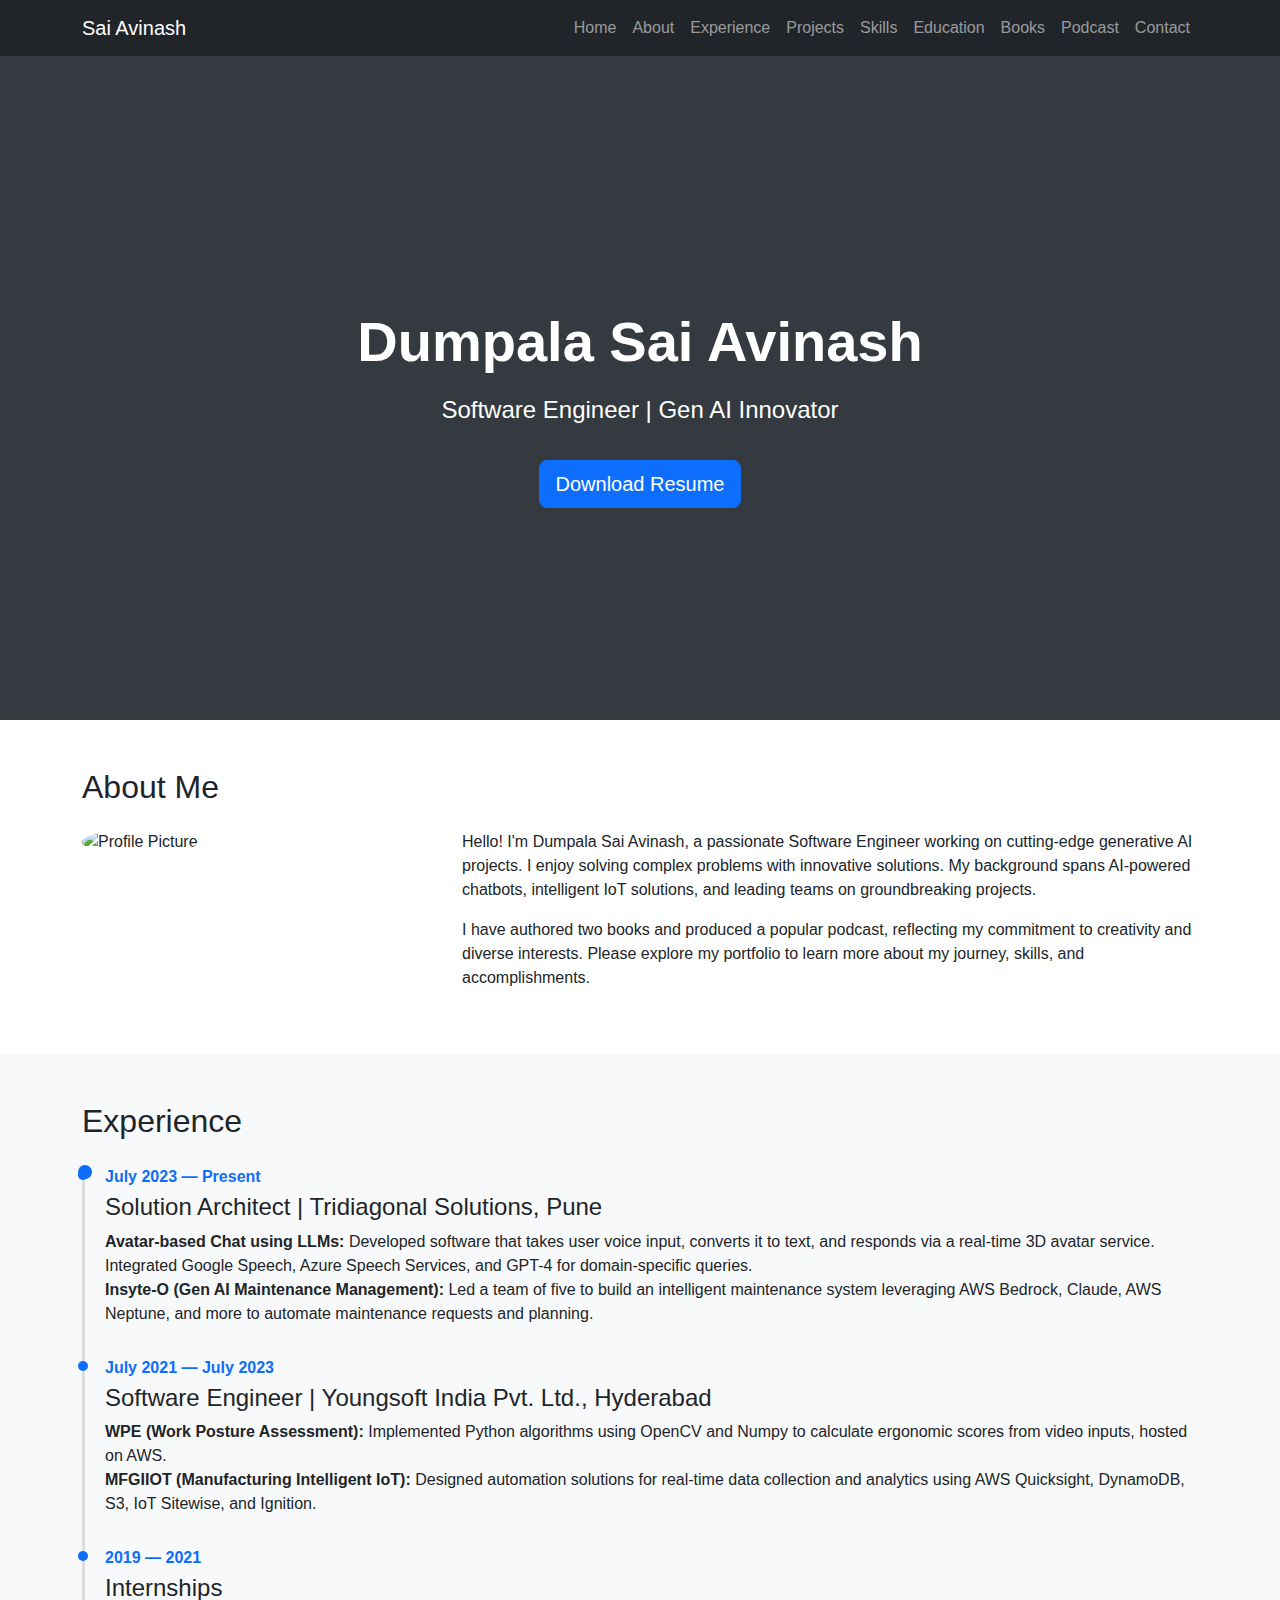
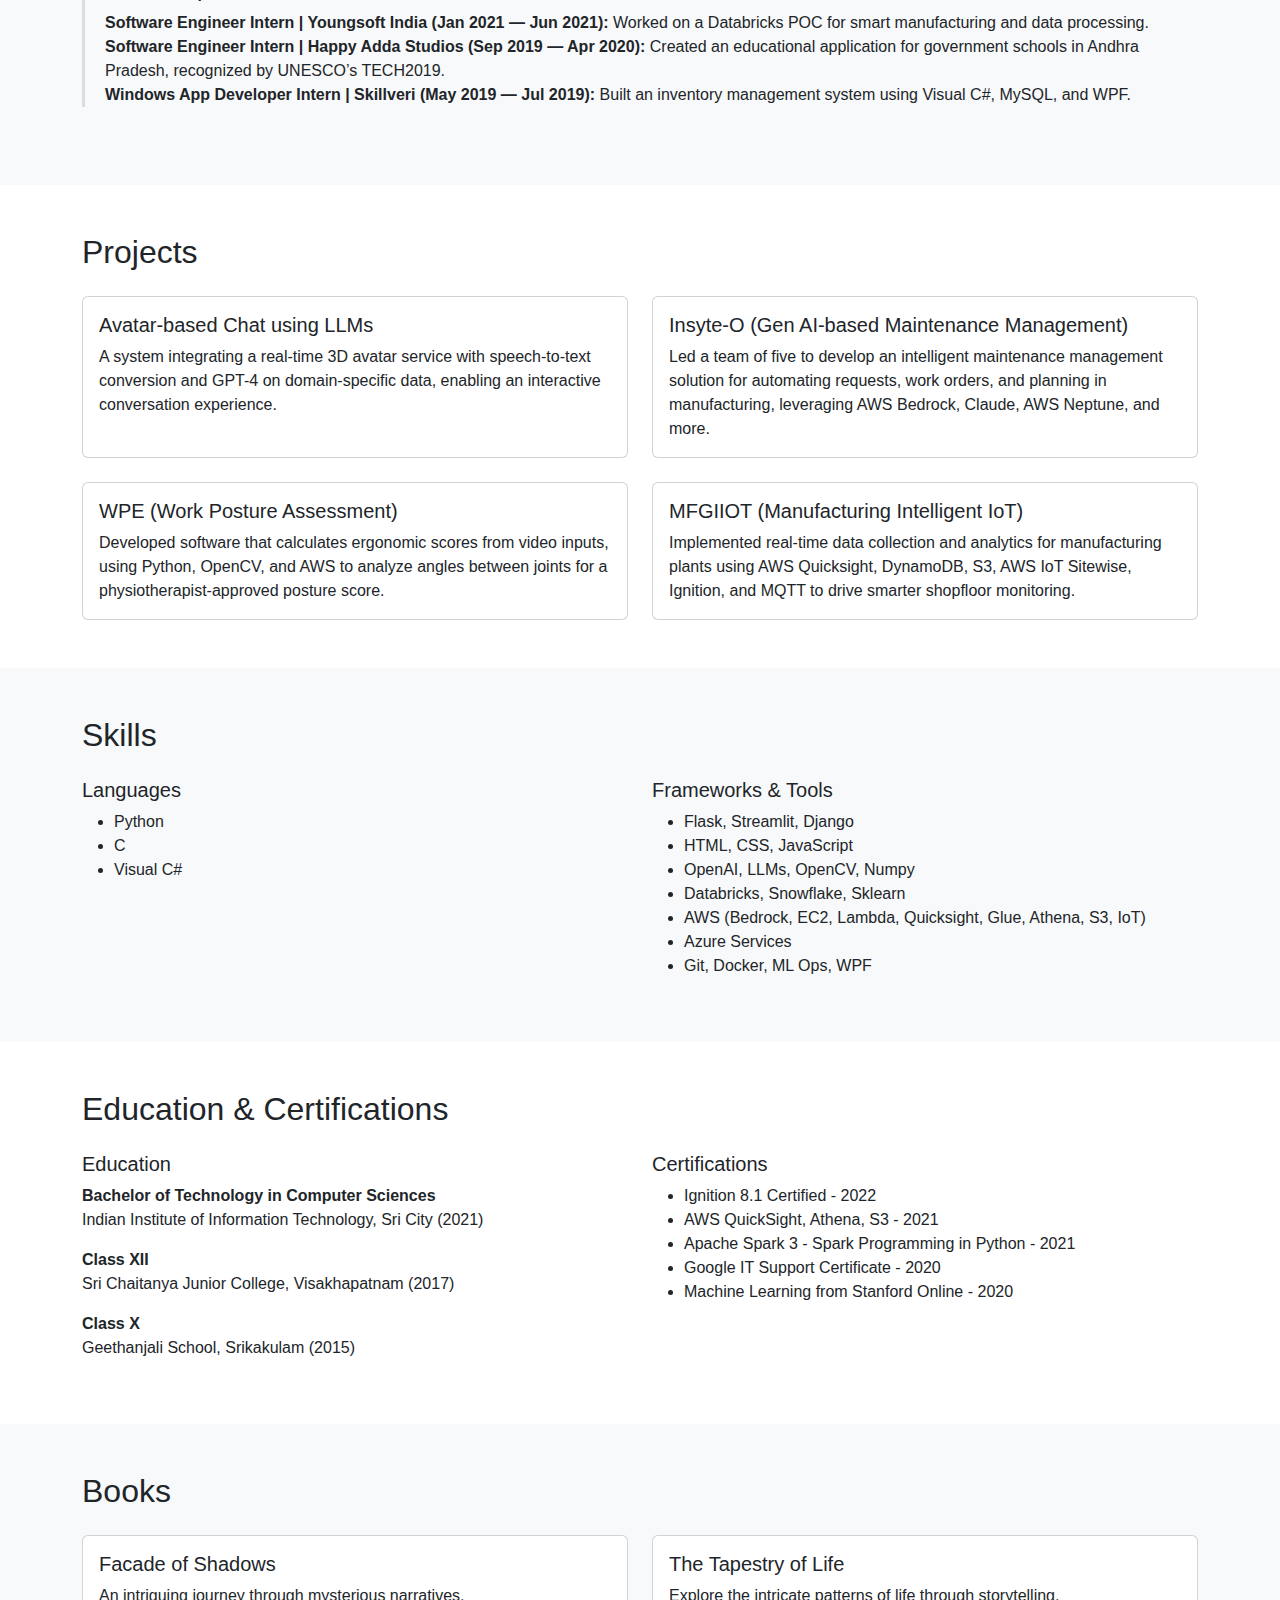
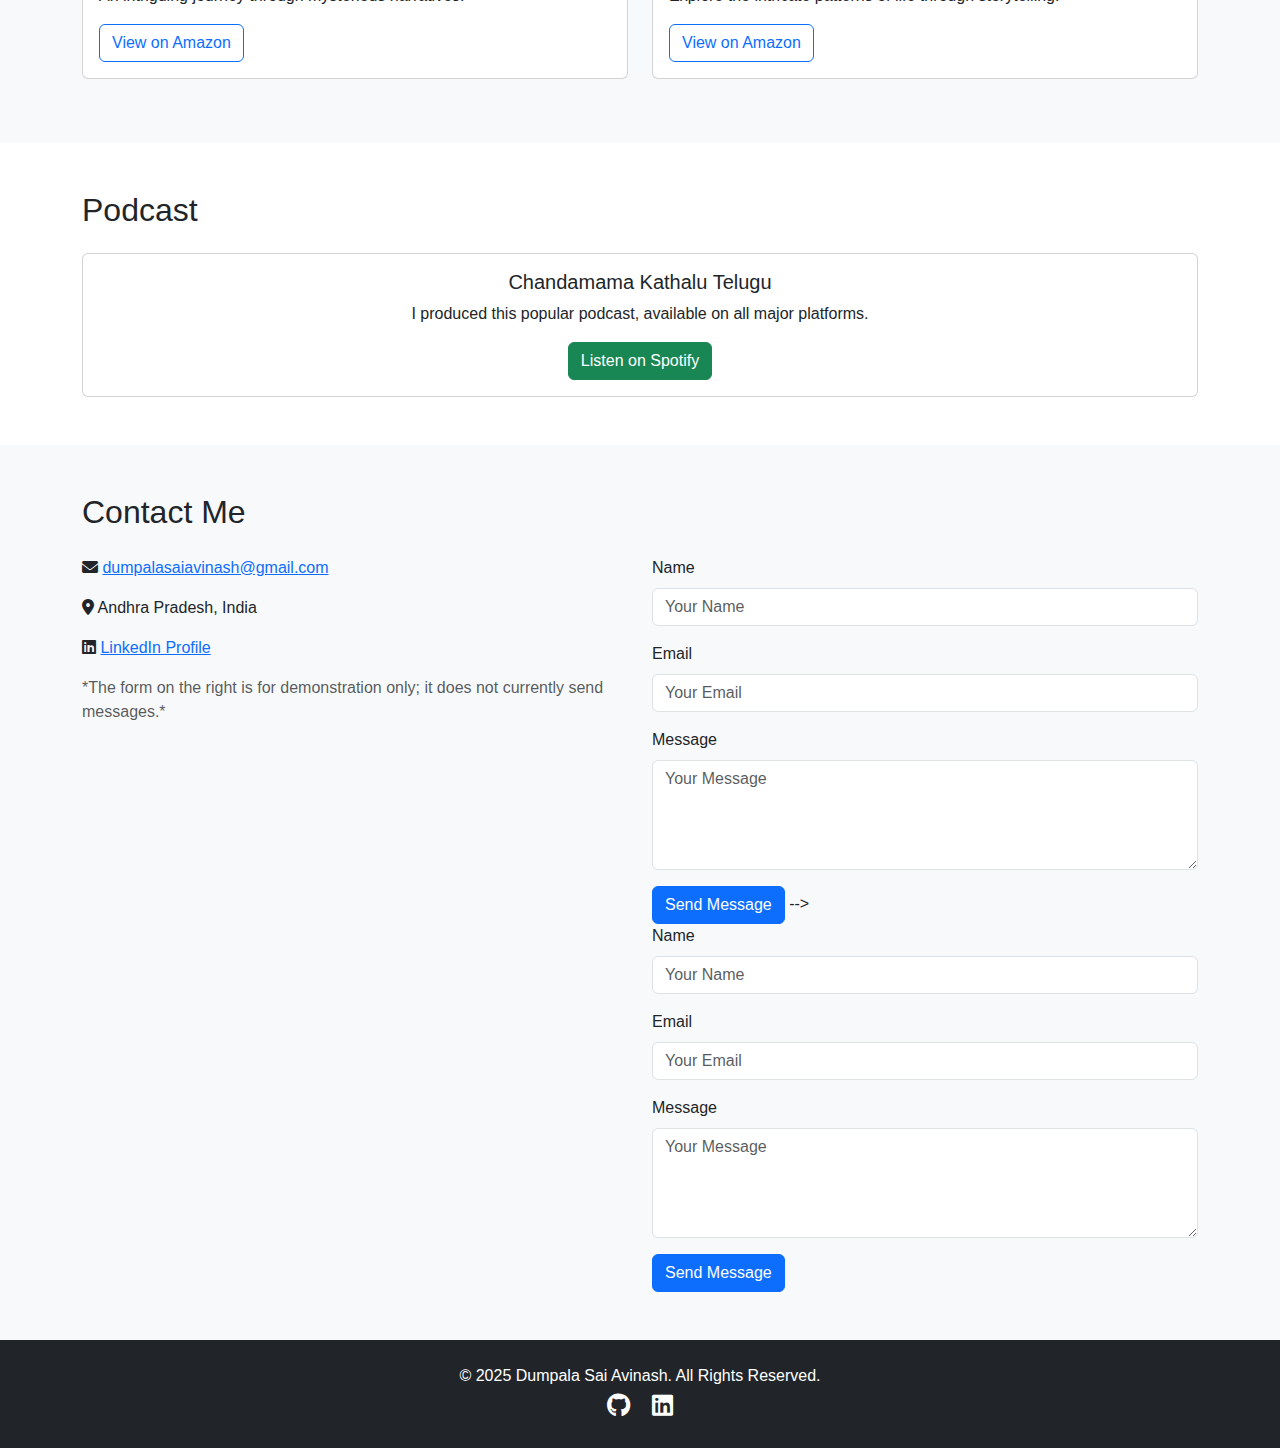
==== index.html @ 08ae516b "contact fiorm update" ====
<!DOCTYPE html>
<html lang="en">
<head>
  <meta charset="UTF-8" />
  <meta name="viewport" content="width=device-width, initial-scale=1.0" />
  <title>Dumpala Sai Avinash | Portfolio</title>
  <!-- Bootstrap CSS -->
  <link
    href="https://cdn.jsdelivr.net/npm/bootstrap@5.3.0/dist/css/bootstrap.min.css"
    rel="stylesheet"
  />
  <!-- Font Awesome for icons -->
  <link
    rel="stylesheet"
    href="https://cdnjs.cloudflare.com/ajax/libs/font-awesome/6.0.0/css/all.min.css"
  />
  <!-- Custom CSS -->
  <link rel="stylesheet" href="styles.css" />
</head>
<body>
  <!-- Navigation -->
  <nav class="navbar navbar-expand-lg navbar-dark bg-dark fixed-top">
    <div class="container">
      <a class="navbar-brand" href="#">Sai Avinash</a>
      <button
        class="navbar-toggler"
        type="button"
        data-bs-toggle="collapse"
        data-bs-target="#navbarNav"
      >
        <span class="navbar-toggler-icon"></span>
      </button>
      <div class="collapse navbar-collapse" id="navbarNav">
        <ul class="navbar-nav ms-auto">
          <li class="nav-item"><a class="nav-link" href="#hero">Home</a></li>
          <li class="nav-item"><a class="nav-link" href="#about">About</a></li>
          <li class="nav-item"><a class="nav-link" href="#experience">Experience</a></li>
          <li class="nav-item"><a class="nav-link" href="#projects">Projects</a></li>
          <li class="nav-item"><a class="nav-link" href="#skills">Skills</a></li>
          <li class="nav-item"><a class="nav-link" href="#education">Education</a></li>
          <li class="nav-item"><a class="nav-link" href="#books">Books</a></li>
          <li class="nav-item"><a class="nav-link" href="#podcast">Podcast</a></li>
          <li class="nav-item"><a class="nav-link" href="#contact">Contact</a></li>
        </ul>
      </div>
    </div>
  </nav>

  <!-- Hero Section -->
  <header
    id="hero"
    class="hero-section d-flex align-items-center justify-content-center"
  >
    <div class="container text-center">
      <h1 class="display-4">Dumpala Sai Avinash</h1>
      <p class="lead">Software Engineer | Gen AI Innovator</p>
      <a href="Sai Avinash.pdf" class="btn btn-primary btn-lg" download
        >Download Resume</a
      >
    </div>
  </header>

  <!-- About Section -->
  <section id="about" class="py-5">
    <div class="container">
      <h2 class="mb-4">About Me</h2>
      <div class="row">
        <div class="col-md-4">
          <!-- Replace "profile.jpg" with a smaller image or different photo if needed -->
          <img
            src="profile.jpg"
            alt="Profile Picture"
            class="img-fluid rounded-circle mb-3"
          />
        </div>
        <div class="col-md-8">
          <p>
            Hello! I'm Dumpala Sai Avinash, a passionate Software Engineer working on
            cutting-edge generative AI projects. I enjoy solving complex problems
            with innovative solutions. My background spans AI-powered chatbots,
            intelligent IoT solutions, and leading teams on groundbreaking projects.
          </p>
          <p>
            I have authored two books and produced a popular podcast, reflecting my
            commitment to creativity and diverse interests. Please explore my portfolio
            to learn more about my journey, skills, and accomplishments.
          </p>
        </div>
      </div>
    </div>
  </section>

  <!-- Experience Section -->
  <section id="experience" class="py-5 bg-light">
    <div class="container">
      <h2 class="mb-4">Experience</h2>

      <div class="timeline">
        <!-- Tridiagonal Solutions -->
        <div class="timeline-item">
          <span class="timeline-date">July 2023 — Present</span>
          <h4>Solution Architect | Tridiagonal Solutions, Pune</h4>
          <p>
            <strong>Avatar-based Chat using LLMs:</strong> Developed software that takes
            user voice input, converts it to text, and responds via a real-time 3D avatar
            service. Integrated Google Speech, Azure Speech Services, and GPT-4 for
            domain-specific queries.<br />
            <strong>Insyte-O (Gen AI Maintenance Management):</strong> Led a team of five
            to build an intelligent maintenance system leveraging AWS Bedrock, Claude,
            AWS Neptune, and more to automate maintenance requests and planning.
          </p>
        </div>

        <!-- Youngsoft India -->
        <div class="timeline-item">
          <span class="timeline-date">July 2021 — July 2023</span>
          <h4>Software Engineer | Youngsoft India Pvt. Ltd., Hyderabad</h4>
          <p>
            <strong>WPE (Work Posture Assessment):</strong> Implemented Python algorithms
            using OpenCV and Numpy to calculate ergonomic scores from video inputs,
            hosted on AWS.<br />
            <strong>MFGIIOT (Manufacturing Intelligent IoT):</strong> Designed automation
            solutions for real-time data collection and analytics using AWS Quicksight,
            DynamoDB, S3, IoT Sitewise, and Ignition.
          </p>
        </div>

        <!-- Internships -->
        <div class="timeline-item">
          <span class="timeline-date">2019 — 2021</span>
          <h4>Internships</h4>
          <p>
            <strong>Software Engineer Intern | Youngsoft India (Jan 2021 — Jun 2021):</strong>
            Worked on a Databricks POC for smart manufacturing and data processing.<br />
            <strong>Software Engineer Intern | Happy Adda Studios (Sep 2019 — Apr 2020):</strong>
            Created an educational application for government schools in Andhra Pradesh,
            recognized by UNESCO’s TECH2019.<br />
            <strong>Windows App Developer Intern | Skillveri (May 2019 — Jul 2019):</strong>
            Built an inventory management system using Visual C#, MySQL, and WPF.
          </p>
        </div>
      </div>
    </div>
  </section>

  <!-- Projects Section -->
  <section id="projects" class="py-5">
    <div class="container">
      <h2 class="mb-4">Projects</h2>
      <div class="row row-cols-1 row-cols-md-2 g-4">
        <!-- Avatar-based Chat -->
        <div class="col">
          <div class="card h-100">
            <div class="card-body">
              <h5 class="card-title">Avatar-based Chat using LLMs</h5>
              <p class="card-text">
                A system integrating a real-time 3D avatar service with speech-to-text
                conversion and GPT-4 on domain-specific data, enabling an interactive
                conversation experience.
              </p>
            </div>
          </div>
        </div>
        <!-- Insyte-O -->
        <div class="col">
          <div class="card h-100">
            <div class="card-body">
              <h5 class="card-title">Insyte-O (Gen AI-based Maintenance Management)</h5>
              <p class="card-text">
                Led a team of five to develop an intelligent maintenance management
                solution for automating requests, work orders, and planning in
                manufacturing, leveraging AWS Bedrock, Claude, AWS Neptune, and more.
              </p>
            </div>
          </div>
        </div>
        <!-- WPE -->
        <div class="col">
          <div class="card h-100">
            <div class="card-body">
              <h5 class="card-title">WPE (Work Posture Assessment)</h5>
              <p class="card-text">
                Developed software that calculates ergonomic scores from video inputs,
                using Python, OpenCV, and AWS to analyze angles between joints for a
                physiotherapist-approved posture score.
              </p>
            </div>
          </div>
        </div>
        <!-- MFGIIOT -->
        <div class="col">
          <div class="card h-100">
            <div class="card-body">
              <h5 class="card-title">MFGIIOT (Manufacturing Intelligent IoT)</h5>
              <p class="card-text">
                Implemented real-time data collection and analytics for manufacturing
                plants using AWS Quicksight, DynamoDB, S3, AWS IoT Sitewise, Ignition,
                and MQTT to drive smarter shopfloor monitoring.
              </p>
            </div>
          </div>
        </div>
      </div>
    </div>
  </section>

  <!-- Skills Section -->
  <section id="skills" class="py-5 bg-light">
    <div class="container">
      <h2 class="mb-4">Skills</h2>
      <div class="row">
        <div class="col-md-6">
          <h5>Languages</h5>
          <ul>
            <li>Python</li>
            <li>C</li>
            <li>Visual C#</li>
          </ul>
        </div>
        <div class="col-md-6">
          <h5>Frameworks & Tools</h5>
          <ul>
            <li>Flask, Streamlit, Django</li>
            <li>HTML, CSS, JavaScript</li>
            <li>OpenAI, LLMs, OpenCV, Numpy</li>
            <li>Databricks, Snowflake, Sklearn</li>
            <li>AWS (Bedrock, EC2, Lambda, Quicksight, Glue, Athena, S3, IoT)</li>
            <li>Azure Services</li>
            <li>Git, Docker, ML Ops, WPF</li>
          </ul>
        </div>
      </div>
    </div>
  </section>

  <!-- Education & Certifications Section -->
  <section id="education" class="py-5">
    <div class="container">
      <h2 class="mb-4">Education & Certifications</h2>
      <div class="row">
        <div class="col-md-6">
          <h5>Education</h5>
          <p>
            <strong>Bachelor of Technology in Computer Sciences</strong><br />
            Indian Institute of Information Technology, Sri City (2021)
          </p>
          <p>
            <strong>Class XII</strong><br />
            Sri Chaitanya Junior College, Visakhapatnam (2017)
          </p>
          <p>
            <strong>Class X</strong><br />
            Geethanjali School, Srikakulam (2015)
          </p>
        </div>
        <div class="col-md-6">
          <h5>Certifications</h5>
          <ul>
            <li>Ignition 8.1 Certified - 2022</li>
            <li>AWS QuickSight, Athena, S3 - 2021</li>
            <li>Apache Spark 3 - Spark Programming in Python - 2021</li>
            <li>Google IT Support Certificate - 2020</li>
            <li>Machine Learning from Stanford Online - 2020</li>
          </ul>
        </div>
      </div>
    </div>
  </section>

  <!-- Books Section -->
  <section id="books" class="py-5 bg-light">
    <div class="container">
      <h2 class="mb-4">Books</h2>
      <div class="row">
        <div class="col-md-6">
          <div class="card mb-3">
            <div class="card-body">
              <h5 class="card-title">Facade of Shadows</h5>
              <p class="card-text">An intriguing journey through mysterious narratives.</p>
              <a
                href="https://amzn.in/d/abftMCV"
                class="btn btn-outline-primary"
                target="_blank"
                >View on Amazon</a
              >
            </div>
          </div>
        </div>
        <div class="col-md-6">
          <div class="card mb-3">
            <div class="card-body">
              <h5 class="card-title">The Tapestry of Life</h5>
              <p class="card-text">
                Explore the intricate patterns of life through storytelling.
              </p>
              <a
                href="https://amzn.in/d/4WaZWIl"
                class="btn btn-outline-primary"
                target="_blank"
                >View on Amazon</a
              >
            </div>
          </div>
        </div>
      </div>
    </div>
  </section>

  <!-- Podcast Section -->
  <section id="podcast" class="py-5">
    <div class="container">
      <h2 class="mb-4">Podcast</h2>
      <div class="card">
        <div class="card-body text-center">
          <h5 class="card-title">Chandamama Kathalu Telugu</h5>
          <p class="card-text">
            I produced this popular podcast, available on all major platforms.
          </p>
          <a
            href="https://open.spotify.com/show/3msJFxPAowJuoBfxfaqXQj?si=4373b752cff545ef"
            class="btn btn-success"
            target="_blank"
            >Listen on Spotify</a
          >
        </div>
      </div>
    </div>
  </section>

  <!-- Contact Section -->
  <section id="contact" class="py-5 bg-light">
    <div class="container">
      <h2 class="mb-4">Contact Me</h2>
      <div class="row">
        <div class="col-md-6">
          <p>
            <i class="fa-solid fa-envelope"></i>
            <a href="mailto:dumpalasaiavinash@gmail.com"
              >dumpalasaiavinash@gmail.com</a
            >
          </p>
          <p>
            <i class="fa-solid fa-location-dot"></i> Andhra Pradesh, India
          </p>
          <p>
            <i class="fa-brands fa-linkedin"></i>
            <a
              href="https://www.linkedin.com/in/dumpala-saiavinash/"
              target="_blank"
              >LinkedIn Profile</a
            >
          </p>
          <p class="text-muted">
            *The form on the right is for demonstration only; it does not currently send
            messages.*
          </p>
        </div>
        <div class="col-md-6">
          <!--  form - with web3 forms integration -->
          <!-- <form action="https://api.web3forms.com/submit" method="POST">
            <!-- Replace with your Access Key -->
            <input type="hidden" name="access_key" value="1fd46f0f-9c72-4872-b1d3-1c413f666c8e"> 
          
            <div class="mb-3">
              <label for="name" class="form-label">Name</label>
              <input
                type="text"
                class="form-control"
                id="name"
                name="name"
                placeholder="Your Name"
                required
              />
            </div>
          
            <div class="mb-3">
              <label for="email" class="form-label">Email</label>
              <input
                type="email"
                class="form-control"
                id="email"
                name="email"
                placeholder="Your Email"
                required
              />
            </div>
          
            <div class="mb-3">
              <label for="message" class="form-label">Message</label>
              <textarea
                class="form-control"
                id="message"
                name="message"
                rows="4"
                placeholder="Your Message"
                required
              ></textarea>
            </div>
          
            <button type="submit" class="btn btn-primary">
              Send Message
            </button>
          </form> -->


          <form id="contactForm">
            <input type="hidden" name="access_key" value="mykey"> 
          
            <div class="mb-3">
              <label for="name" class="form-label">Name</label>
              <input
                type="text"
                class="form-control"
                id="name"
                name="name"
                placeholder="Your Name"
                required
              />
            </div>
          
            <div class="mb-3">
              <label for="email" class="form-label">Email</label>
              <input
                type="email"
                class="form-control"
                id="email"
                name="email"
                placeholder="Your Email"
                required
              />
            </div>
          
            <div class="mb-3">
              <label for="message" class="form-label">Message</label>
              <textarea
                class="form-control"
                id="message"
                name="message"
                rows="4"
                placeholder="Your Message"
                required
              ></textarea>
            </div>
          
            <button type="submit" class="btn btn-primary">Send Message</button>
          </form>
          
          <!-- Success Message -->
          <div id="formResponse" style="display:none; color: green; font-weight: bold;">
            Thank you! Your message has been sent.
          </div>
          
          <script>
            document.getElementById("contactForm").addEventListener("submit", async function(e) {
              e.preventDefault();
          
              const form = e.target;
              const formData = new FormData(form);
          
              try {
                const response = await fetch("https://api.web3forms.com/submit", {
                  method: "POST",
                  body: formData
                });
          
                const result = await response.json();
                if (result.success) {
                  document.getElementById("formResponse").style.display = "block";
                  form.reset();
                } else {
                  alert("Form submission failed. Please try again.");
                }
              } catch (error) {
                alert("An error occurred. Please try again.");
                console.error(error);
              }
            });
          </script>


        </div>
      </div>
    </div>
  </section>

  <!-- Footer -->
  <footer class="py-4 bg-dark text-white text-center">
    <div class="container">
      <p class="mb-0">&copy; 2025 Dumpala Sai Avinash. All Rights Reserved.</p>
      <div class="social-links">
        <a
          href="https://github.com/dumpalasaiavinash"
          class="text-white me-2"
          target="_blank"
          ><i class="fab fa-github"></i
        ></a>
        <a
          href="https://www.linkedin.com/in/dumpala-saiavinash/"
          class="text-white"
          target="_blank"
          ><i class="fab fa-linkedin"></i
        ></a>
      </div>
    </div>
  </footer>

  <!-- Bootstrap JS Bundle -->
  <script
    src="https://cdn.jsdelivr.net/npm/bootstrap@5.3.0/dist/js/bootstrap.bundle.min.js"
  ></script>
</body>
</html>
---- styles.css ----
/* Global Styles */
body {
  scroll-behavior: smooth;
  font-family: 'Segoe UI', Tahoma, Geneva, Verdana, sans-serif;
  margin: 0;
  padding: 0;
}

/* Navbar on top */
.navbar {
  z-index: 999;
}

/* Hero Section - simple dark background, no image */
.hero-section {
  background-color: #343a40; /* Dark background color */
  color: #fff;
  min-height: 80vh;
  padding-top: 6rem; /* Extra top padding to avoid overlap with navbar */
  display: flex;
  align-items: center;
  justify-content: center;
  text-align: center;
}

.hero-section h1 {
  font-size: 3.5rem;
  font-weight: bold;
  margin-bottom: 1rem;
}

.hero-section p.lead {
  font-size: 1.5rem;
  margin-bottom: 2rem;
}

/* Section Spacing */
section {
  padding-top: 60px;
  padding-bottom: 60px;
}

/* Timeline for Experience */
.timeline {
  border-left: 3px solid #ddd;
  padding-left: 20px;
  position: relative;
}

.timeline::before {
  content: '';
  position: absolute;
  left: -7px;
  top: 0;
  width: 14px;
  height: 14px;
  background: #0d6efd;
  border-radius: 50%;
}

.timeline-item {
  margin-bottom: 30px;
  position: relative;
}

.timeline-item::before {
  content: '';
  position: absolute;
  left: -27px;
  top: 5px;
  width: 10px;
  height: 10px;
  background: #0d6efd;
  border-radius: 50%;
}

.timeline-date {
  font-weight: bold;
  color: #0d6efd;
  display: block;
  margin-bottom: 0.25rem;
}

/* Card Height */
.card.h-100 {
  display: flex;
  flex-direction: column;
  justify-content: space-between;
}

/* Footer Social Icons */
footer .social-links a {
  font-size: 1.5rem;
  margin: 0 10px;
}

/* Responsive Adjustments */
@media (max-width: 576px) {
  .hero-section h1 {
    font-size: 2rem;
  }
  .hero-section p.lead {
    font-size: 1.2rem;
  }
}
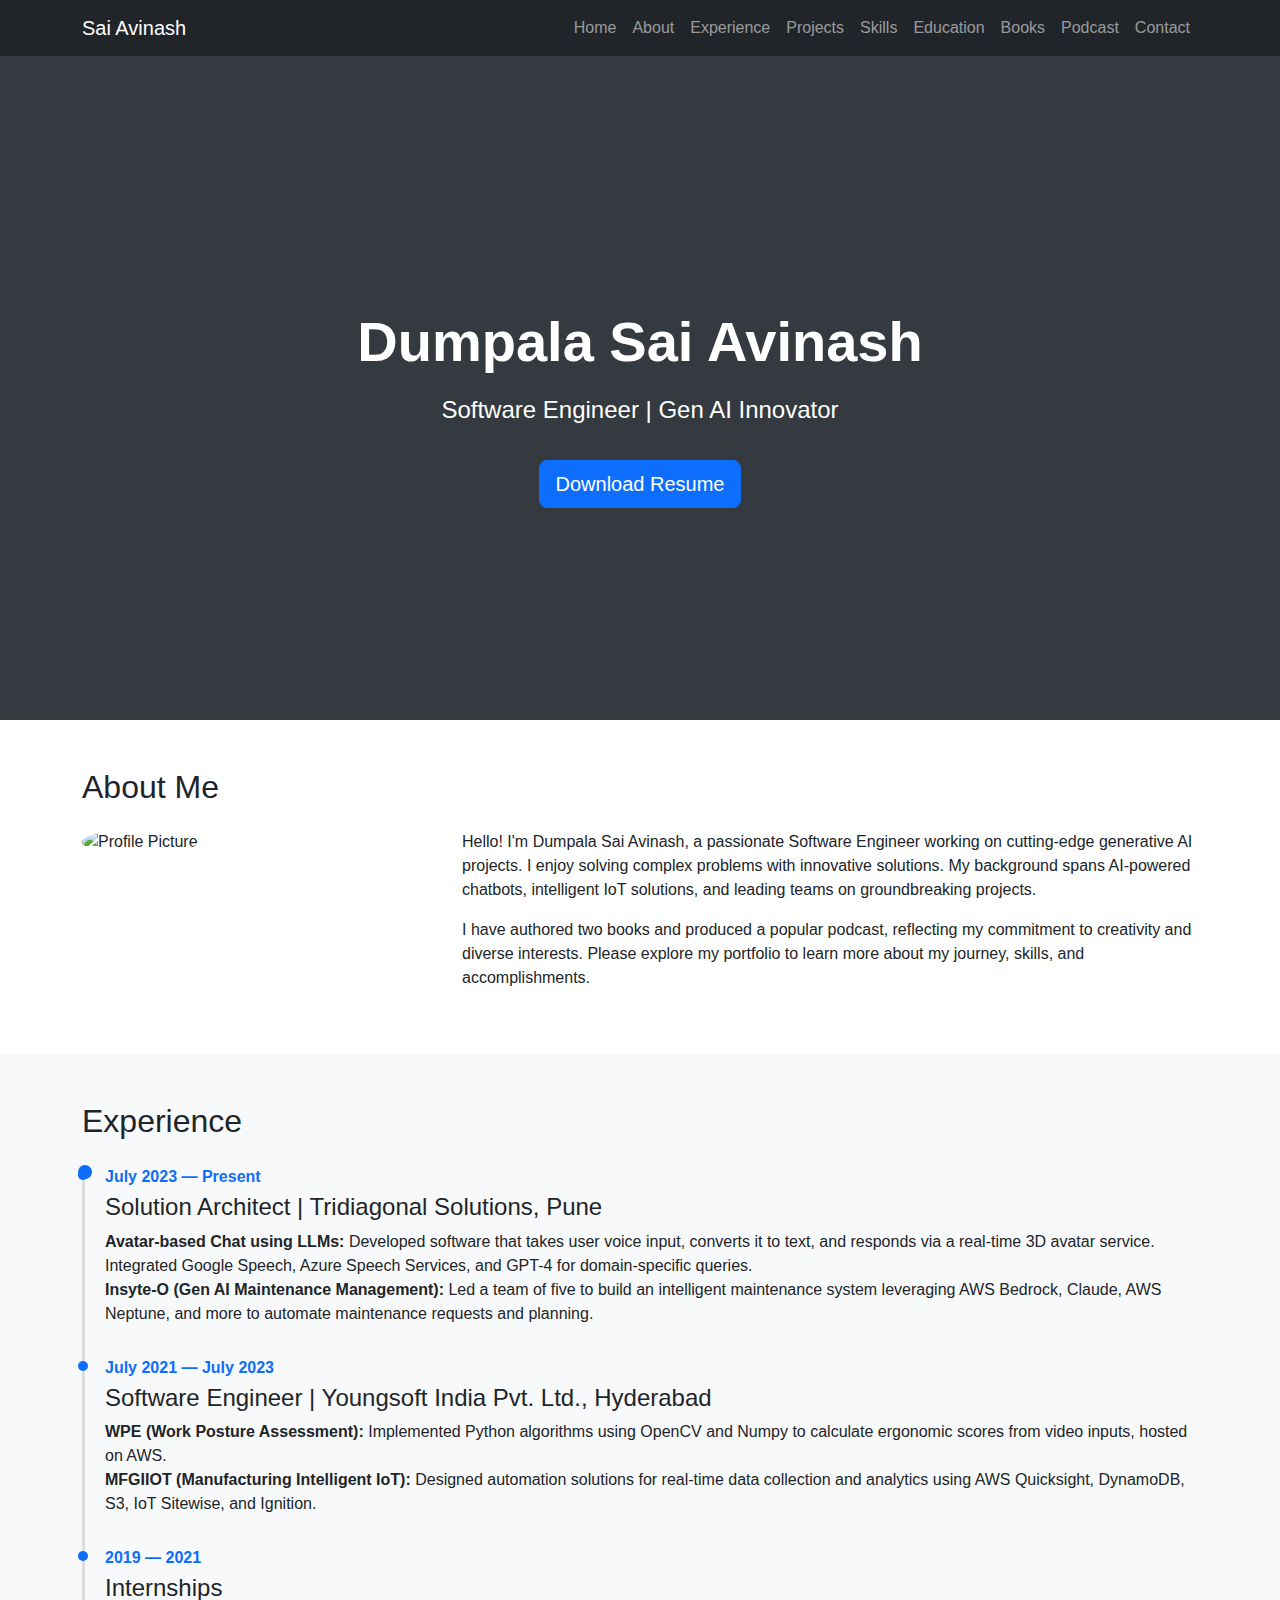
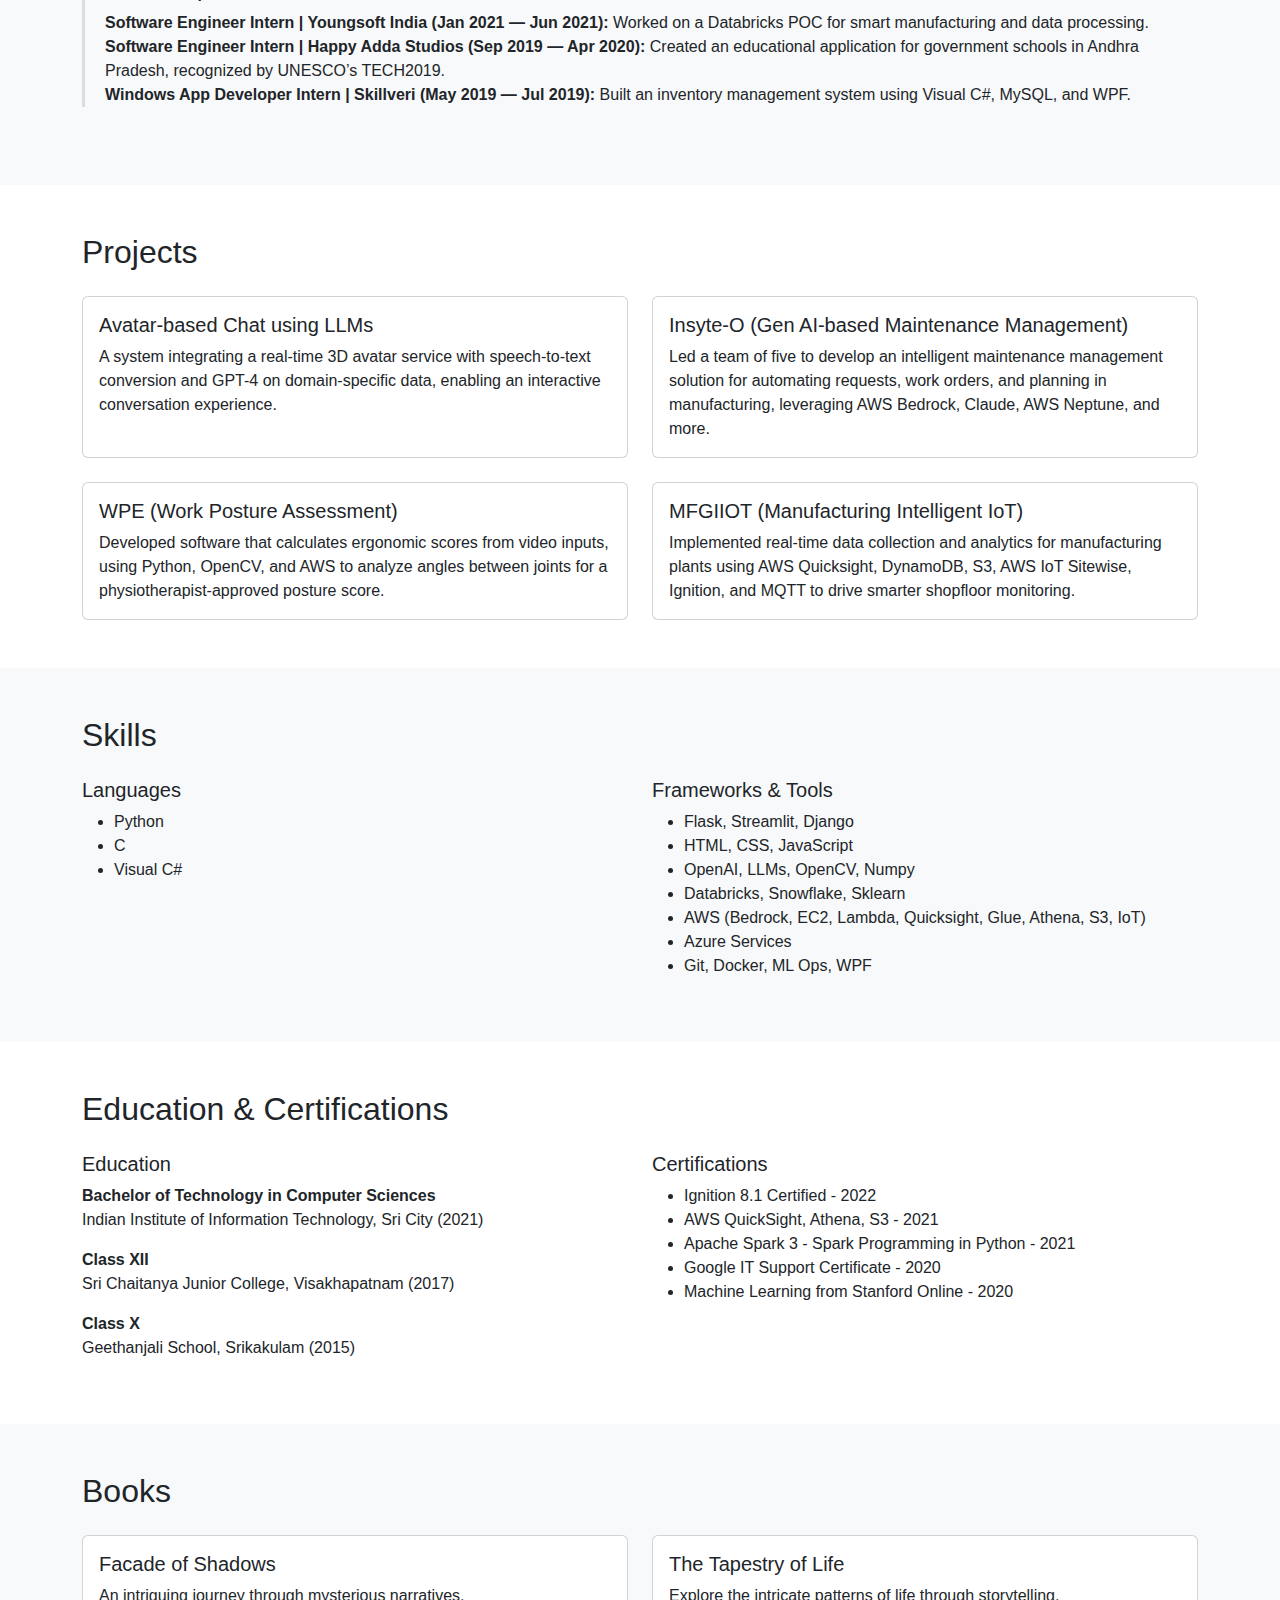
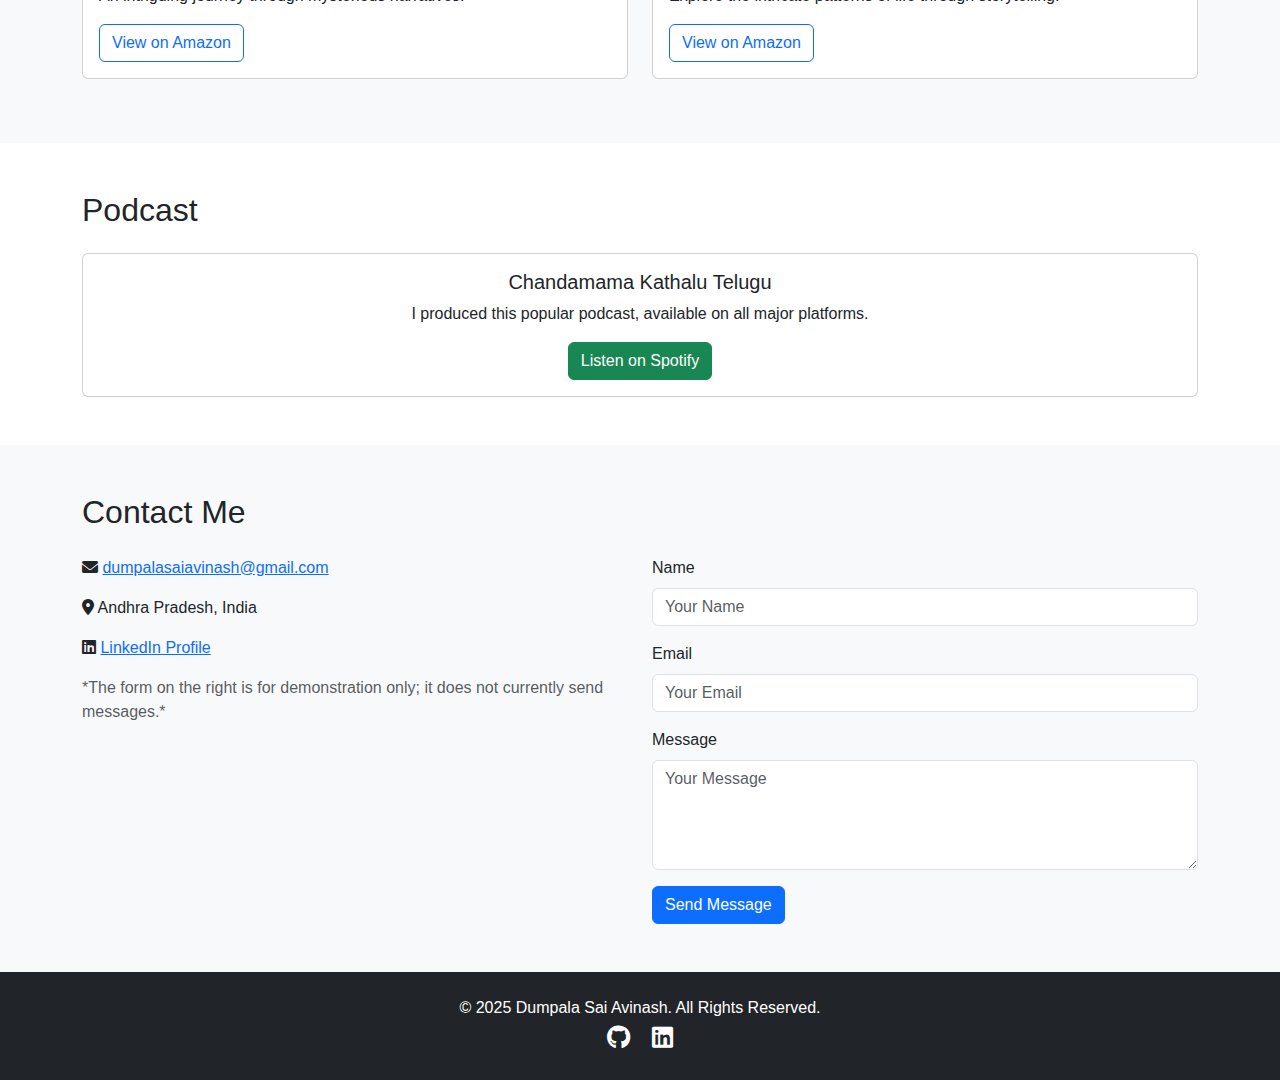
==== commit 9dbeb157: "Update index.html" ====
--- a/index.html
+++ b/index.html
@@ -358,7 +358,7 @@
         <div class="col-md-6">
           <!--  form - with web3 forms integration -->
           <!-- <form action="https://api.web3forms.com/submit" method="POST">
-            <!-- Replace with your Access Key -->
+            
             <input type="hidden" name="access_key" value="1fd46f0f-9c72-4872-b1d3-1c413f666c8e"> 
           
             <div class="mb-3">
@@ -404,7 +404,7 @@
 
 
           <form id="contactForm">
-            <input type="hidden" name="access_key" value="mykey"> 
+            <input type="hidden" name="access_key" value="1fd46f0f-9c72-4872-b1d3-1c413f666c8e"> 
           
             <div class="mb-3">
               <label for="name" class="form-label">Name</label>
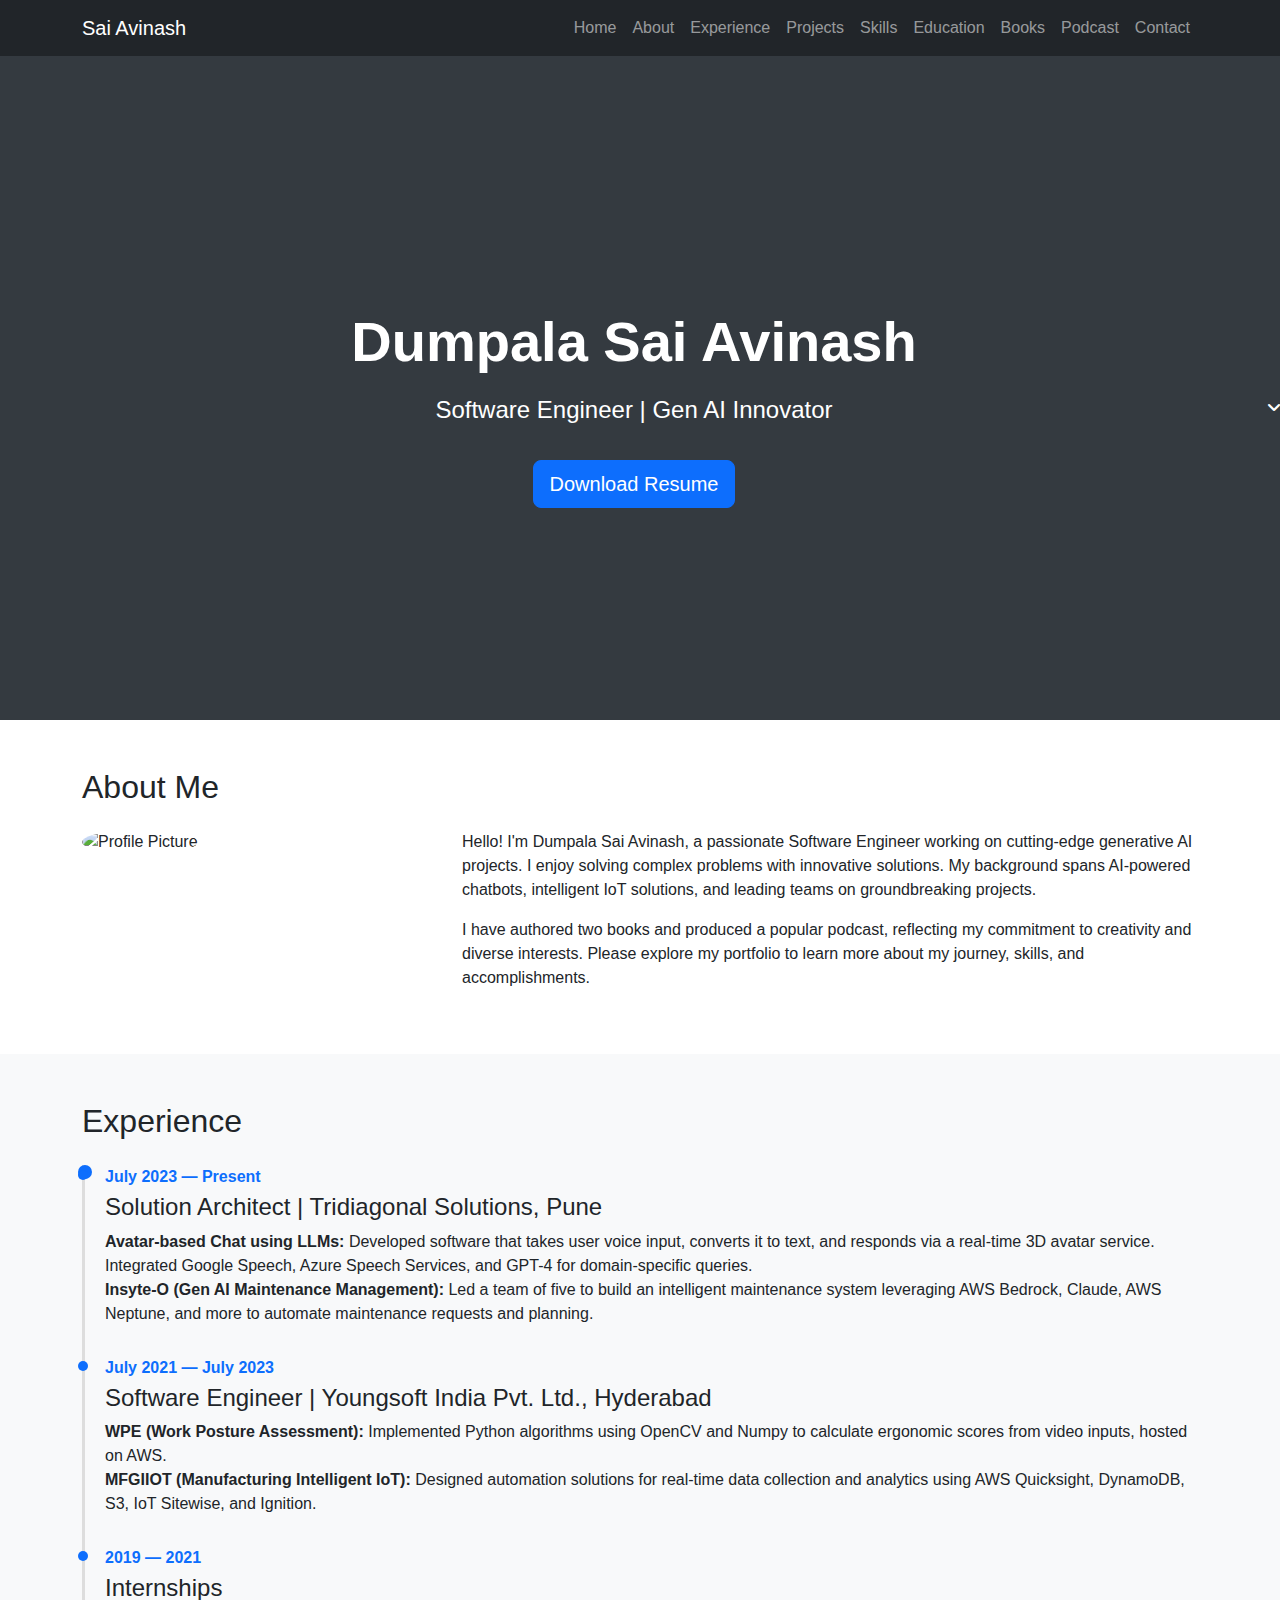
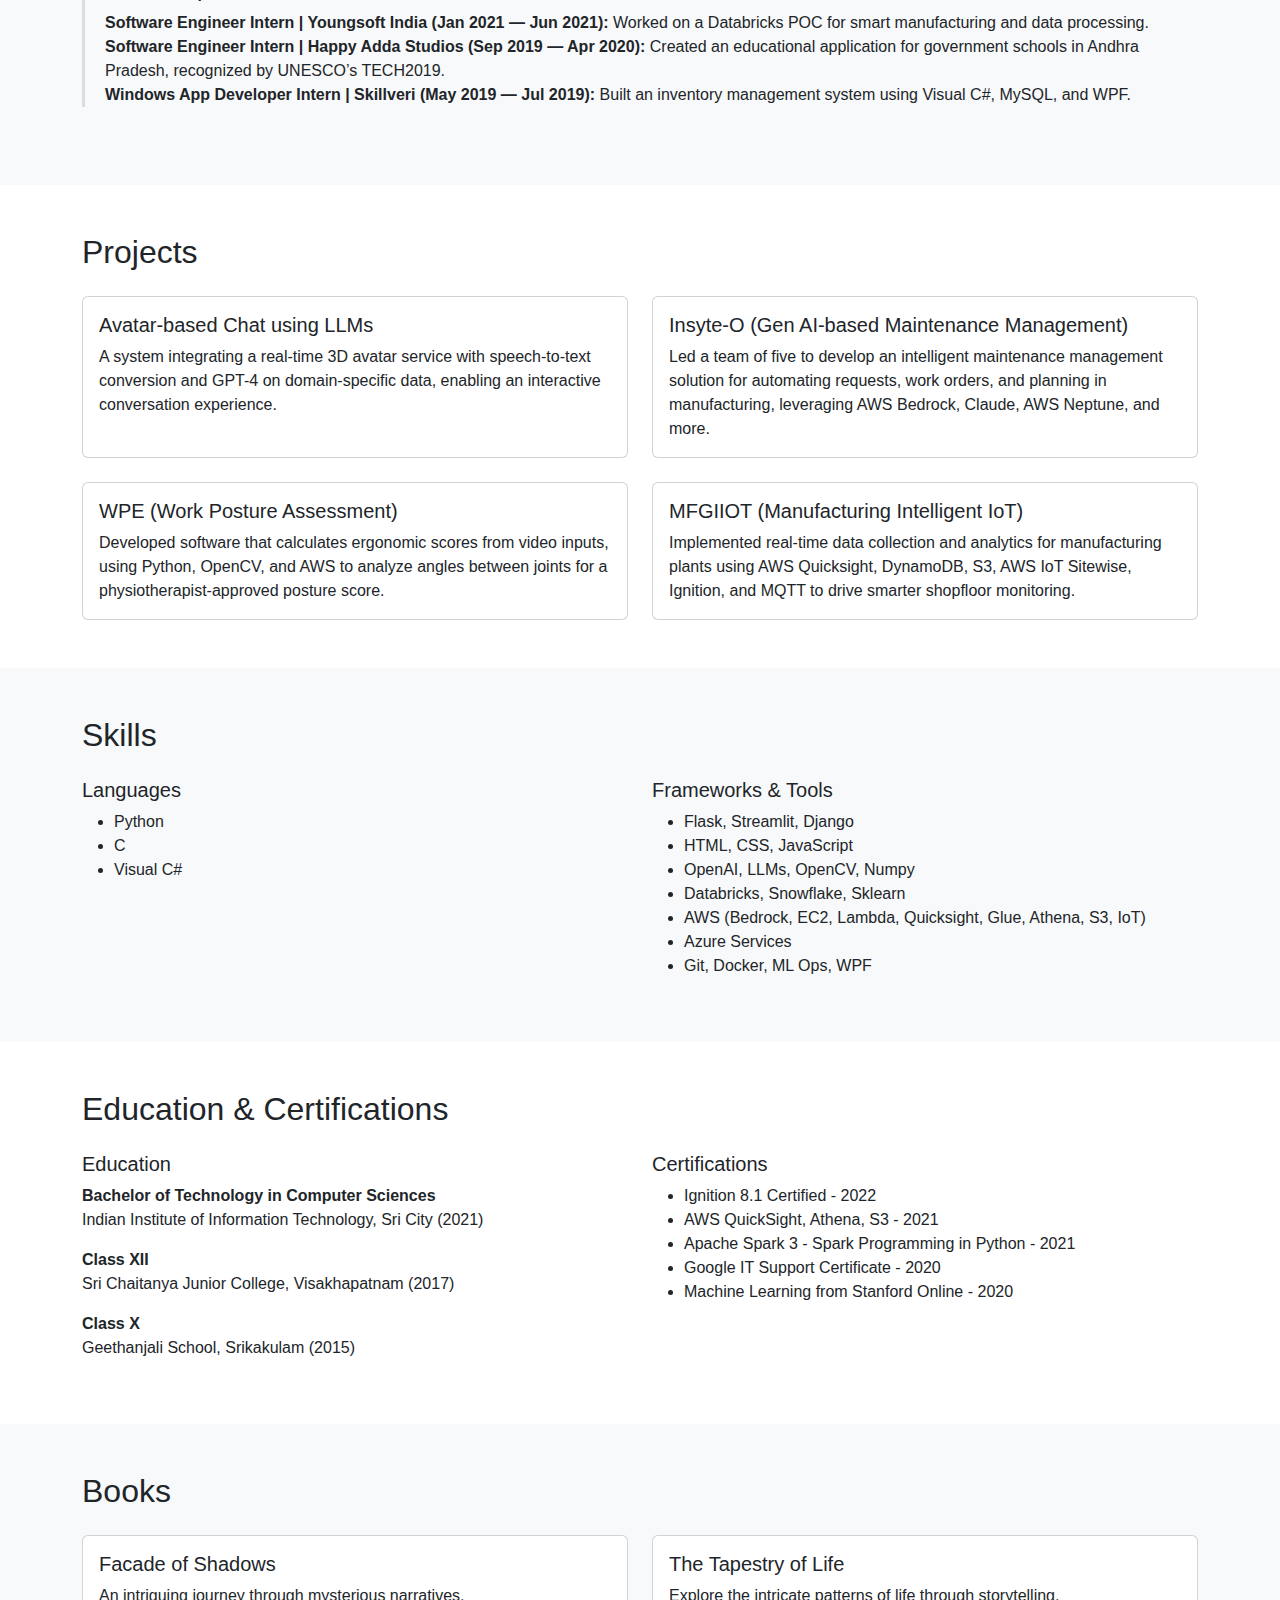
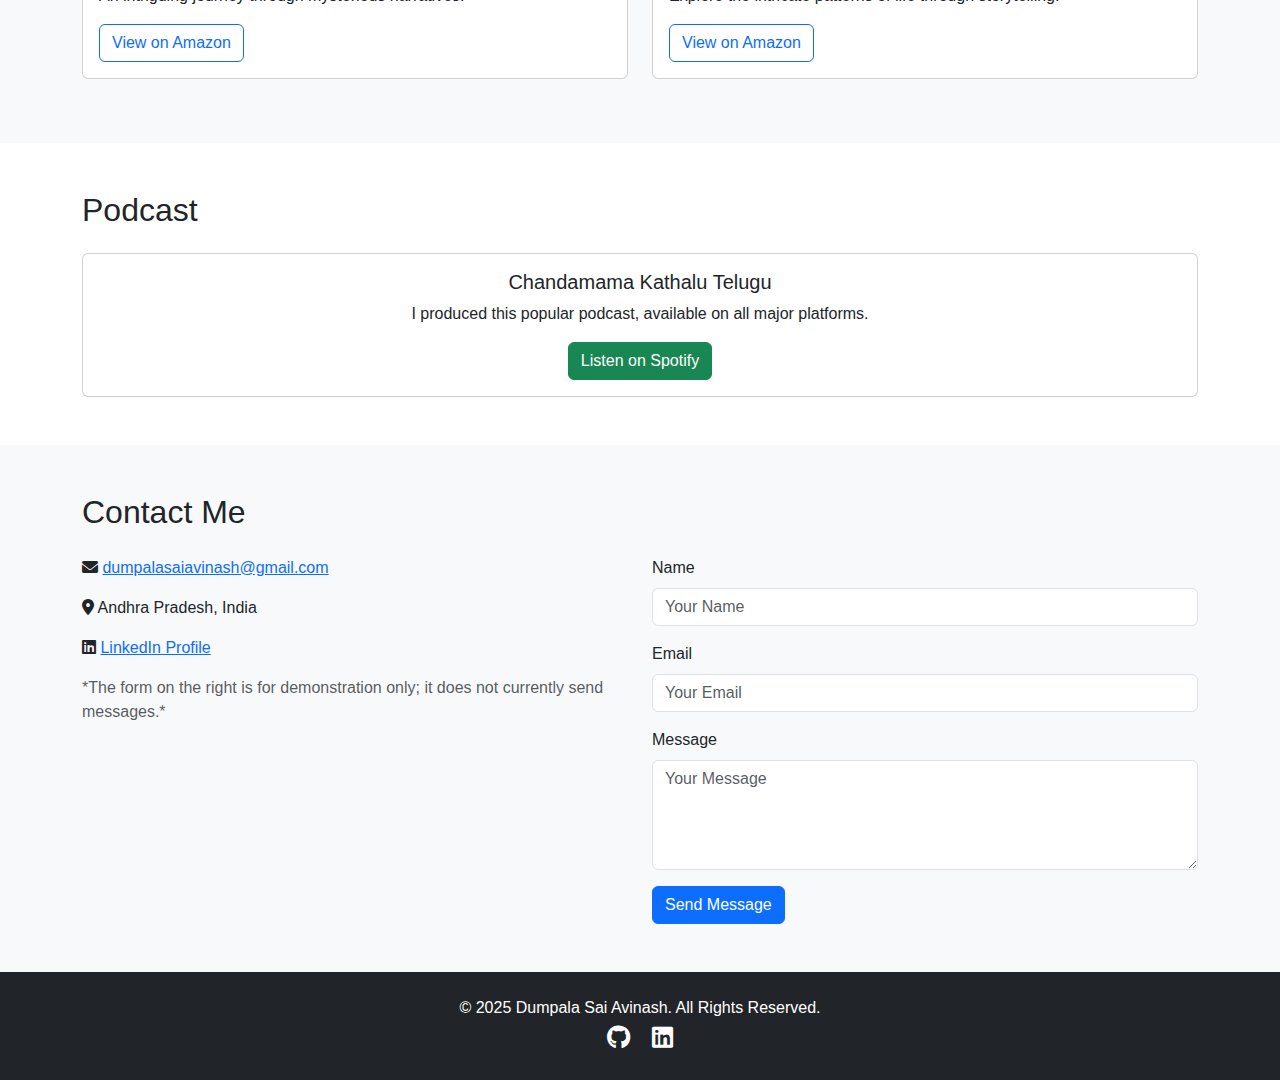
==== commit 9952b658: "different version implementation" ====
--- a/index.html
+++ b/index.html
@@ -1,512 +1,604 @@
 <!DOCTYPE html>
 <html lang="en">
-<head>
-  <meta charset="UTF-8" />
-  <meta name="viewport" content="width=device-width, initial-scale=1.0" />
-  <title>Dumpala Sai Avinash | Portfolio</title>
-  <!-- Bootstrap CSS -->
-  <link
-    href="https://cdn.jsdelivr.net/npm/bootstrap@5.3.0/dist/css/bootstrap.min.css"
-    rel="stylesheet"
-  />
-  <!-- Font Awesome for icons -->
-  <link
-    rel="stylesheet"
-    href="https://cdnjs.cloudflare.com/ajax/libs/font-awesome/6.0.0/css/all.min.css"
-  />
-  <!-- Custom CSS -->
-  <link rel="stylesheet" href="styles.css" />
-</head>
-<body>
-  <!-- Navigation -->
-  <nav class="navbar navbar-expand-lg navbar-dark bg-dark fixed-top">
-    <div class="container">
-      <a class="navbar-brand" href="#">Sai Avinash</a>
-      <button
-        class="navbar-toggler"
-        type="button"
-        data-bs-toggle="collapse"
-        data-bs-target="#navbarNav"
-      >
-        <span class="navbar-toggler-icon"></span>
-      </button>
-      <div class="collapse navbar-collapse" id="navbarNav">
-        <ul class="navbar-nav ms-auto">
-          <li class="nav-item"><a class="nav-link" href="#hero">Home</a></li>
-          <li class="nav-item"><a class="nav-link" href="#about">About</a></li>
-          <li class="nav-item"><a class="nav-link" href="#experience">Experience</a></li>
-          <li class="nav-item"><a class="nav-link" href="#projects">Projects</a></li>
-          <li class="nav-item"><a class="nav-link" href="#skills">Skills</a></li>
-          <li class="nav-item"><a class="nav-link" href="#education">Education</a></li>
-          <li class="nav-item"><a class="nav-link" href="#books">Books</a></li>
-          <li class="nav-item"><a class="nav-link" href="#podcast">Podcast</a></li>
-          <li class="nav-item"><a class="nav-link" href="#contact">Contact</a></li>
-        </ul>
-      </div>
-    </div>
-  </nav>
-
-  <!-- Hero Section -->
-  <header
-    id="hero"
-    class="hero-section d-flex align-items-center justify-content-center"
-  >
-    <div class="container text-center">
-      <h1 class="display-4">Dumpala Sai Avinash</h1>
-      <p class="lead">Software Engineer | Gen AI Innovator</p>
-      <a href="Sai Avinash.pdf" class="btn btn-primary btn-lg" download
-        >Download Resume</a
-      >
-    </div>
-  </header>
-
-  <!-- About Section -->
-  <section id="about" class="py-5">
-    <div class="container">
-      <h2 class="mb-4">About Me</h2>
-      <div class="row">
-        <div class="col-md-4">
-          <!-- Replace "profile.jpg" with a smaller image or different photo if needed -->
-          <img
-            src="profile.jpg"
-            alt="Profile Picture"
-            class="img-fluid rounded-circle mb-3"
-          />
-        </div>
-        <div class="col-md-8">
-          <p>
-            Hello! I'm Dumpala Sai Avinash, a passionate Software Engineer working on
-            cutting-edge generative AI projects. I enjoy solving complex problems
-            with innovative solutions. My background spans AI-powered chatbots,
-            intelligent IoT solutions, and leading teams on groundbreaking projects.
-          </p>
-          <p>
-            I have authored two books and produced a popular podcast, reflecting my
-            commitment to creativity and diverse interests. Please explore my portfolio
-            to learn more about my journey, skills, and accomplishments.
-          </p>
-        </div>
-      </div>
-    </div>
-  </section>
-
-  <!-- Experience Section -->
-  <section id="experience" class="py-5 bg-light">
-    <div class="container">
-      <h2 class="mb-4">Experience</h2>
-
-      <div class="timeline">
-        <!-- Tridiagonal Solutions -->
-        <div class="timeline-item">
-          <span class="timeline-date">July 2023 — Present</span>
-          <h4>Solution Architect | Tridiagonal Solutions, Pune</h4>
-          <p>
-            <strong>Avatar-based Chat using LLMs:</strong> Developed software that takes
-            user voice input, converts it to text, and responds via a real-time 3D avatar
-            service. Integrated Google Speech, Azure Speech Services, and GPT-4 for
-            domain-specific queries.<br />
-            <strong>Insyte-O (Gen AI Maintenance Management):</strong> Led a team of five
-            to build an intelligent maintenance system leveraging AWS Bedrock, Claude,
-            AWS Neptune, and more to automate maintenance requests and planning.
-          </p>
-        </div>
-
-        <!-- Youngsoft India -->
-        <div class="timeline-item">
-          <span class="timeline-date">July 2021 — July 2023</span>
-          <h4>Software Engineer | Youngsoft India Pvt. Ltd., Hyderabad</h4>
-          <p>
-            <strong>WPE (Work Posture Assessment):</strong> Implemented Python algorithms
-            using OpenCV and Numpy to calculate ergonomic scores from video inputs,
-            hosted on AWS.<br />
-            <strong>MFGIIOT (Manufacturing Intelligent IoT):</strong> Designed automation
-            solutions for real-time data collection and analytics using AWS Quicksight,
-            DynamoDB, S3, IoT Sitewise, and Ignition.
-          </p>
-        </div>
-
-        <!-- Internships -->
-        <div class="timeline-item">
-          <span class="timeline-date">2019 — 2021</span>
-          <h4>Internships</h4>
-          <p>
-            <strong>Software Engineer Intern | Youngsoft India (Jan 2021 — Jun 2021):</strong>
-            Worked on a Databricks POC for smart manufacturing and data processing.<br />
-            <strong>Software Engineer Intern | Happy Adda Studios (Sep 2019 — Apr 2020):</strong>
-            Created an educational application for government schools in Andhra Pradesh,
-            recognized by UNESCO’s TECH2019.<br />
-            <strong>Windows App Developer Intern | Skillveri (May 2019 — Jul 2019):</strong>
-            Built an inventory management system using Visual C#, MySQL, and WPF.
-          </p>
-        </div>
-      </div>
-    </div>
-  </section>
-
-  <!-- Projects Section -->
-  <section id="projects" class="py-5">
-    <div class="container">
-      <h2 class="mb-4">Projects</h2>
-      <div class="row row-cols-1 row-cols-md-2 g-4">
-        <!-- Avatar-based Chat -->
-        <div class="col">
-          <div class="card h-100">
-            <div class="card-body">
-              <h5 class="card-title">Avatar-based Chat using LLMs</h5>
-              <p class="card-text">
-                A system integrating a real-time 3D avatar service with speech-to-text
-                conversion and GPT-4 on domain-specific data, enabling an interactive
-                conversation experience.
-              </p>
+  <head>
+    <meta charset="UTF-8" />
+    <meta name="viewport" content="width=device-width, initial-scale=1.0" />
+    <title>Dumpala Sai Avinash | Portfolio</title>
+    <!-- Bootstrap CSS -->
+    <link
+      href="https://cdn.jsdelivr.net/npm/bootstrap@5.3.0/dist/css/bootstrap.min.css"
+      rel="stylesheet"
+    />
+    <!-- Font Awesome for icons -->
+    <link
+      rel="stylesheet"
+      href="https://cdnjs.cloudflare.com/ajax/libs/font-awesome/6.0.0/css/all.min.css"
+    />
+    <!-- Custom CSS -->
+    <link rel="stylesheet" href="styles.css" />
+  </head>
+  <body>
+    <!-- Navigation -->
+    <nav class="navbar navbar-expand-lg navbar-dark bg-dark fixed-top">
+      <div class="container">
+        <a class="navbar-brand" href="#">Sai Avinash</a>
+        <button
+          class="navbar-toggler"
+          type="button"
+          data-bs-toggle="collapse"
+          data-bs-target="#navbarNav"
+        >
+          <span class="navbar-toggler-icon"></span>
+        </button>
+        <div class="collapse navbar-collapse" id="navbarNav">
+          <ul class="navbar-nav ms-auto">
+            <li class="nav-item"><a class="nav-link" href="#hero">Home</a></li>
+            <li class="nav-item"><a class="nav-link" href="#about">About</a></li>
+            <li class="nav-item">
+              <a class="nav-link" href="#experience">Experience</a>
+            </li>
+            <li class="nav-item">
+              <a class="nav-link" href="#projects">Projects</a>
+            </li>
+            <li class="nav-item"><a class="nav-link" href="#skills">Skills</a></li>
+            <li class="nav-item">
+              <a class="nav-link" href="#education">Education</a>
+            </li>
+            <li class="nav-item"><a class="nav-link" href="#books">Books</a></li>
+            <li class="nav-item">
+              <a class="nav-link" href="#podcast">Podcast</a>
+            </li>
+            <li class="nav-item">
+              <a class="nav-link" href="#contact">Contact</a>
+            </li>
+          </ul>
+        </div>
+      </div>
+    </nav>
+
+    <!-- Hero Section -->
+    <header
+      id="hero"
+      class="hero-section d-flex align-items-center justify-content-center"
+    >
+      <!-- Particles Background -->
+      <div id="particles-js"></div>
+      <!-- Hero Content -->
+      <div class="hero-content container text-center">
+        <h1 class="display-4">Dumpala Sai Avinash</h1>
+        <p class="lead">Software Engineer | Gen AI Innovator</p>
+        <a href="Sai Avinash.pdf" class="btn btn-primary btn-lg" download>
+          Download Resume
+        </a>
+      </div>
+      <!-- Scroll Indicator -->
+      <div class="scroll-indicator">
+        <i class="fa fa-angle-down"></i>
+      </div>
+    </header>
+
+    <!-- About Section -->
+    <section id="about" class="py-5">
+      <div class="container">
+        <h2 class="mb-4">About Me</h2>
+        <div class="row">
+          <div class="col-md-4">
+            <img
+              src="profile.jpg"
+              alt="Profile Picture"
+              class="img-fluid rounded-circle mb-3"
+            />
+          </div>
+          <div class="col-md-8">
+            <p>
+              Hello! I'm Dumpala Sai Avinash, a passionate Software Engineer working
+              on cutting-edge generative AI projects. I enjoy solving complex
+              problems with innovative solutions. My background spans AI-powered
+              chatbots, intelligent IoT solutions, and leading teams on
+              groundbreaking projects.
+            </p>
+            <p>
+              I have authored two books and produced a popular podcast, reflecting
+              my commitment to creativity and diverse interests. Please explore my
+              portfolio to learn more about my journey, skills, and accomplishments.
+            </p>
+          </div>
+        </div>
+      </div>
+    </section>
+
+    <!-- Experience Section -->
+    <section id="experience" class="py-5 bg-light">
+      <div class="container">
+        <h2 class="mb-4">Experience</h2>
+        <div class="timeline">
+          <!-- Tridiagonal Solutions -->
+          <div class="timeline-item">
+            <span class="timeline-date">July 2023 — Present</span>
+            <h4>Solution Architect | Tridiagonal Solutions, Pune</h4>
+            <p>
+              <strong>Avatar-based Chat using LLMs:</strong> Developed software that takes
+              user voice input, converts it to text, and responds via a real-time 3D avatar
+              service. Integrated Google Speech, Azure Speech Services, and GPT-4 for
+              domain-specific queries.<br />
+              <strong>Insyte-O (Gen AI Maintenance Management):</strong> Led a team of five
+              to build an intelligent maintenance system leveraging AWS Bedrock, Claude,
+              AWS Neptune, and more to automate maintenance requests and planning.
+            </p>
+          </div>
+
+          <!-- Youngsoft India -->
+          <div class="timeline-item">
+            <span class="timeline-date">July 2021 — July 2023</span>
+            <h4>Software Engineer | Youngsoft India Pvt. Ltd., Hyderabad</h4>
+            <p>
+              <strong>WPE (Work Posture Assessment):</strong> Implemented Python algorithms
+              using OpenCV and Numpy to calculate ergonomic scores from video inputs,
+              hosted on AWS.<br />
+              <strong>MFGIIOT (Manufacturing Intelligent IoT):</strong> Designed automation
+              solutions for real-time data collection and analytics using AWS Quicksight,
+              DynamoDB, S3, IoT Sitewise, and Ignition.
+            </p>
+          </div>
+
+          <!-- Internships -->
+          <div class="timeline-item">
+            <span class="timeline-date">2019 — 2021</span>
+            <h4>Internships</h4>
+            <p>
+              <strong>Software Engineer Intern | Youngsoft India (Jan 2021 — Jun 2021):</strong>
+              Worked on a Databricks POC for smart manufacturing and data processing.<br />
+              <strong>Software Engineer Intern | Happy Adda Studios (Sep 2019 — Apr 2020):</strong>
+              Created an educational application for government schools in Andhra Pradesh,
+              recognized by UNESCO’s TECH2019.<br />
+              <strong>Windows App Developer Intern | Skillveri (May 2019 — Jul 2019):</strong>
+              Built an inventory management system using Visual C#, MySQL, and WPF.
+            </p>
+          </div>
+        </div>
+      </div>
+    </section>
+
+    <!-- Projects Section -->
+    <section id="projects" class="py-5">
+      <div class="container">
+        <h2 class="mb-4">Projects</h2>
+        <div class="row row-cols-1 row-cols-md-2 g-4">
+          <!-- Avatar-based Chat -->
+          <div class="col">
+            <div class="card h-100">
+              <div class="card-body">
+                <h5 class="card-title">Avatar-based Chat using LLMs</h5>
+                <p class="card-text">
+                  A system integrating a real-time 3D avatar service with speech-to-text
+                  conversion and GPT-4 on domain-specific data, enabling an interactive
+                  conversation experience.
+                </p>
+              </div>
             </div>
           </div>
-        </div>
-        <!-- Insyte-O -->
-        <div class="col">
-          <div class="card h-100">
-            <div class="card-body">
-              <h5 class="card-title">Insyte-O (Gen AI-based Maintenance Management)</h5>
-              <p class="card-text">
-                Led a team of five to develop an intelligent maintenance management
-                solution for automating requests, work orders, and planning in
-                manufacturing, leveraging AWS Bedrock, Claude, AWS Neptune, and more.
-              </p>
+          <!-- Insyte-O -->
+          <div class="col">
+            <div class="card h-100">
+              <div class="card-body">
+                <h5 class="card-title">
+                  Insyte-O (Gen AI-based Maintenance Management)
+                </h5>
+                <p class="card-text">
+                  Led a team of five to develop an intelligent maintenance management
+                  solution for automating requests, work orders, and planning in
+                  manufacturing, leveraging AWS Bedrock, Claude, AWS Neptune, and more.
+                </p>
+              </div>
             </div>
           </div>
-        </div>
-        <!-- WPE -->
-        <div class="col">
-          <div class="card h-100">
-            <div class="card-body">
-              <h5 class="card-title">WPE (Work Posture Assessment)</h5>
-              <p class="card-text">
-                Developed software that calculates ergonomic scores from video inputs,
-                using Python, OpenCV, and AWS to analyze angles between joints for a
-                physiotherapist-approved posture score.
-              </p>
+          <!-- WPE -->
+          <div class="col">
+            <div class="card h-100">
+              <div class="card-body">
+                <h5 class="card-title">WPE (Work Posture Assessment)</h5>
+                <p class="card-text">
+                  Developed software that calculates ergonomic scores from video inputs,
+                  using Python, OpenCV, and AWS to analyze angles between joints for a
+                  physiotherapist-approved posture score.
+                </p>
+              </div>
             </div>
           </div>
-        </div>
-        <!-- MFGIIOT -->
-        <div class="col">
-          <div class="card h-100">
-            <div class="card-body">
-              <h5 class="card-title">MFGIIOT (Manufacturing Intelligent IoT)</h5>
-              <p class="card-text">
-                Implemented real-time data collection and analytics for manufacturing
-                plants using AWS Quicksight, DynamoDB, S3, AWS IoT Sitewise, Ignition,
-                and MQTT to drive smarter shopfloor monitoring.
-              </p>
+          <!-- MFGIIOT -->
+          <div class="col">
+            <div class="card h-100">
+              <div class="card-body">
+                <h5 class="card-title">MFGIIOT (Manufacturing Intelligent IoT)</h5>
+                <p class="card-text">
+                  Implemented real-time data collection and analytics for manufacturing
+                  plants using AWS Quicksight, DynamoDB, S3, AWS IoT Sitewise, Ignition,
+                  and MQTT to drive smarter shopfloor monitoring.
+                </p>
+              </div>
             </div>
           </div>
         </div>
       </div>
-    </div>
-  </section>
-
-  <!-- Skills Section -->
-  <section id="skills" class="py-5 bg-light">
-    <div class="container">
-      <h2 class="mb-4">Skills</h2>
-      <div class="row">
-        <div class="col-md-6">
-          <h5>Languages</h5>
-          <ul>
-            <li>Python</li>
-            <li>C</li>
-            <li>Visual C#</li>
-          </ul>
-        </div>
-        <div class="col-md-6">
-          <h5>Frameworks & Tools</h5>
-          <ul>
-            <li>Flask, Streamlit, Django</li>
-            <li>HTML, CSS, JavaScript</li>
-            <li>OpenAI, LLMs, OpenCV, Numpy</li>
-            <li>Databricks, Snowflake, Sklearn</li>
-            <li>AWS (Bedrock, EC2, Lambda, Quicksight, Glue, Athena, S3, IoT)</li>
-            <li>Azure Services</li>
-            <li>Git, Docker, ML Ops, WPF</li>
-          </ul>
-        </div>
-      </div>
-    </div>
-  </section>
-
-  <!-- Education & Certifications Section -->
-  <section id="education" class="py-5">
-    <div class="container">
-      <h2 class="mb-4">Education & Certifications</h2>
-      <div class="row">
-        <div class="col-md-6">
-          <h5>Education</h5>
-          <p>
-            <strong>Bachelor of Technology in Computer Sciences</strong><br />
-            Indian Institute of Information Technology, Sri City (2021)
-          </p>
-          <p>
-            <strong>Class XII</strong><br />
-            Sri Chaitanya Junior College, Visakhapatnam (2017)
-          </p>
-          <p>
-            <strong>Class X</strong><br />
-            Geethanjali School, Srikakulam (2015)
-          </p>
-        </div>
-        <div class="col-md-6">
-          <h5>Certifications</h5>
-          <ul>
-            <li>Ignition 8.1 Certified - 2022</li>
-            <li>AWS QuickSight, Athena, S3 - 2021</li>
-            <li>Apache Spark 3 - Spark Programming in Python - 2021</li>
-            <li>Google IT Support Certificate - 2020</li>
-            <li>Machine Learning from Stanford Online - 2020</li>
-          </ul>
-        </div>
-      </div>
-    </div>
-  </section>
-
-  <!-- Books Section -->
-  <section id="books" class="py-5 bg-light">
-    <div class="container">
-      <h2 class="mb-4">Books</h2>
-      <div class="row">
-        <div class="col-md-6">
-          <div class="card mb-3">
-            <div class="card-body">
-              <h5 class="card-title">Facade of Shadows</h5>
-              <p class="card-text">An intriguing journey through mysterious narratives.</p>
+    </section>
+
+    <!-- Skills Section -->
+    <section id="skills" class="py-5 bg-light">
+      <div class="container">
+        <h2 class="mb-4">Skills</h2>
+        <div class="row">
+          <div class="col-md-6">
+            <h5>Languages</h5>
+            <ul>
+              <li>Python</li>
+              <li>C</li>
+              <li>Visual C#</li>
+            </ul>
+          </div>
+          <div class="col-md-6">
+            <h5>Frameworks & Tools</h5>
+            <ul>
+              <li>Flask, Streamlit, Django</li>
+              <li>HTML, CSS, JavaScript</li>
+              <li>OpenAI, LLMs, OpenCV, Numpy</li>
+              <li>Databricks, Snowflake, Sklearn</li>
+              <li>
+                AWS (Bedrock, EC2, Lambda, Quicksight, Glue, Athena, S3, IoT)
+              </li>
+              <li>Azure Services</li>
+              <li>Git, Docker, ML Ops, WPF</li>
+            </ul>
+          </div>
+        </div>
+      </div>
+    </section>
+
+    <!-- Education & Certifications Section -->
+    <section id="education" class="py-5">
+      <div class="container">
+        <h2 class="mb-4">Education & Certifications</h2>
+        <div class="row">
+          <div class="col-md-6">
+            <h5>Education</h5>
+            <p>
+              <strong>Bachelor of Technology in Computer Sciences</strong><br />
+              Indian Institute of Information Technology, Sri City (2021)
+            </p>
+            <p>
+              <strong>Class XII</strong><br />
+              Sri Chaitanya Junior College, Visakhapatnam (2017)
+            </p>
+            <p>
+              <strong>Class X</strong><br />
+              Geethanjali School, Srikakulam (2015)
+            </p>
+          </div>
+          <div class="col-md-6">
+            <h5>Certifications</h5>
+            <ul>
+              <li>Ignition 8.1 Certified - 2022</li>
+              <li>AWS QuickSight, Athena, S3 - 2021</li>
+              <li>
+                Apache Spark 3 - Spark Programming in Python - 2021
+              </li>
+              <li>Google IT Support Certificate - 2020</li>
+              <li>Machine Learning from Stanford Online - 2020</li>
+            </ul>
+          </div>
+        </div>
+      </div>
+    </section>
+
+    <!-- Books Section -->
+    <section id="books" class="py-5 bg-light">
+      <div class="container">
+        <h2 class="mb-4">Books</h2>
+        <div class="row">
+          <div class="col-md-6">
+            <div class="card mb-3">
+              <div class="card-body">
+                <h5 class="card-title">Facade of Shadows</h5>
+                <p class="card-text">
+                  An intriguing journey through mysterious narratives.
+                </p>
+                <a
+                  href="https://amzn.in/d/abftMCV"
+                  class="btn btn-outline-primary"
+                  target="_blank"
+                  >View on Amazon</a
+                >
+              </div>
+            </div>
+          </div>
+          <div class="col-md-6">
+            <div class="card mb-3">
+              <div class="card-body">
+                <h5 class="card-title">The Tapestry of Life</h5>
+                <p class="card-text">
+                  Explore the intricate patterns of life through storytelling.
+                </p>
+                <a
+                  href="https://amzn.in/d/4WaZWIl"
+                  class="btn btn-outline-primary"
+                  target="_blank"
+                  >View on Amazon</a
+                >
+              </div>
+            </div>
+          </div>
+        </div>
+      </div>
+    </section>
+
+    <!-- Podcast Section -->
+    <section id="podcast" class="py-5">
+      <div class="container">
+        <h2 class="mb-4">Podcast</h2>
+        <div class="card">
+          <div class="card-body text-center">
+            <h5 class="card-title">Chandamama Kathalu Telugu</h5>
+            <p class="card-text">
+              I produced this popular podcast, available on all major platforms.
+            </p>
+            <a
+              href="https://open.spotify.com/show/3msJFxPAowJuoBfxfaqXQj?si=4373b752cff545ef"
+              class="btn btn-success"
+              target="_blank"
+              >Listen on Spotify</a
+            >
+          </div>
+        </div>
+      </div>
+    </section>
+
+    <!-- Contact Section -->
+    <section id="contact" class="py-5 bg-light">
+      <div class="container">
+        <h2 class="mb-4">Contact Me</h2>
+        <div class="row">
+          <div class="col-md-6">
+            <p>
+              <i class="fa-solid fa-envelope"></i>
+              <a href="mailto:dumpalasaiavinash@gmail.com"
+                >dumpalasaiavinash@gmail.com</a
+              >
+            </p>
+            <p>
+              <i class="fa-solid fa-location-dot"></i> Andhra Pradesh, India
+            </p>
+            <p>
+              <i class="fa-brands fa-linkedin"></i>
               <a
-                href="https://amzn.in/d/abftMCV"
-                class="btn btn-outline-primary"
+                href="https://www.linkedin.com/in/dumpala-saiavinash/"
                 target="_blank"
-                >View on Amazon</a
+                >LinkedIn Profile</a
               >
+            </p>
+            <p class="text-muted">
+              *The form on the right is for demonstration only; it does not currently
+              send messages.*
+            </p>
+          </div>
+          <div class="col-md-6">
+            <!-- Form with AJAX implementation -->
+            <form id="contactForm">
+              <input
+                type="hidden"
+                name="access_key"
+                value="1fd46f0f-9c72-4872-b1d3-1c413f666c8e"
+              />
+              <div class="mb-3">
+                <label for="name" class="form-label">Name</label>
+                <input
+                  type="text"
+                  class="form-control"
+                  id="name"
+                  name="name"
+                  placeholder="Your Name"
+                  required
+                />
+              </div>
+              <div class="mb-3">
+                <label for="email" class="form-label">Email</label>
+                <input
+                  type="email"
+                  class="form-control"
+                  id="email"
+                  name="email"
+                  placeholder="Your Email"
+                  required
+                />
+              </div>
+              <div class="mb-3">
+                <label for="message" class="form-label">Message</label>
+                <textarea
+                  class="form-control"
+                  id="message"
+                  name="message"
+                  rows="4"
+                  placeholder="Your Message"
+                  required
+                ></textarea>
+              </div>
+              <button type="submit" class="btn btn-primary">
+                Send Message
+              </button>
+            </form>
+            <!-- Success Message -->
+            <div
+              id="formResponse"
+              style="display:none; color: green; font-weight: bold;"
+            >
+              Thank you! Your message has been sent.
             </div>
-          </div>
-        </div>
-        <div class="col-md-6">
-          <div class="card mb-3">
-            <div class="card-body">
-              <h5 class="card-title">The Tapestry of Life</h5>
-              <p class="card-text">
-                Explore the intricate patterns of life through storytelling.
-              </p>
-              <a
-                href="https://amzn.in/d/4WaZWIl"
-                class="btn btn-outline-primary"
-                target="_blank"
-                >View on Amazon</a
-              >
-            </div>
-          </div>
-        </div>
-      </div>
-    </div>
-  </section>
-
-  <!-- Podcast Section -->
-  <section id="podcast" class="py-5">
-    <div class="container">
-      <h2 class="mb-4">Podcast</h2>
-      <div class="card">
-        <div class="card-body text-center">
-          <h5 class="card-title">Chandamama Kathalu Telugu</h5>
-          <p class="card-text">
-            I produced this popular podcast, available on all major platforms.
-          </p>
+            <script>
+              document
+                .getElementById("contactForm")
+                .addEventListener("submit", async function (e) {
+                  e.preventDefault();
+                  const form = e.target;
+                  const formData = new FormData(form);
+                  try {
+                    const response = await fetch(
+                      "https://api.web3forms.com/submit",
+                      {
+                        method: "POST",
+                        body: formData,
+                      }
+                    );
+                    const result = await response.json();
+                    if (result.success) {
+                      document.getElementById("formResponse").style.display =
+                        "block";
+                      form.reset();
+                    } else {
+                      alert("Form submission failed. Please try again.");
+                    }
+                  } catch (error) {
+                    alert("An error occurred. Please try again.");
+                    console.error(error);
+                  }
+                });
+            </script>
+          </div>
+        </div>
+      </div>
+    </section>
+
+    <!-- Footer -->
+    <footer class="py-4 bg-dark text-white text-center">
+      <div class="container">
+        <p class="mb-0">
+          &copy; 2025 Dumpala Sai Avinash. All Rights Reserved.
+        </p>
+        <div class="social-links">
           <a
-            href="https://open.spotify.com/show/3msJFxPAowJuoBfxfaqXQj?si=4373b752cff545ef"
-            class="btn btn-success"
+            href="https://github.com/dumpalasaiavinash"
+            class="text-white me-2"
             target="_blank"
-            >Listen on Spotify</a
-          >
-        </div>
-      </div>
-    </div>
-  </section>
-
-  <!-- Contact Section -->
-  <section id="contact" class="py-5 bg-light">
-    <div class="container">
-      <h2 class="mb-4">Contact Me</h2>
-      <div class="row">
-        <div class="col-md-6">
-          <p>
-            <i class="fa-solid fa-envelope"></i>
-            <a href="mailto:dumpalasaiavinash@gmail.com"
-              >dumpalasaiavinash@gmail.com</a
-            >
-          </p>
-          <p>
-            <i class="fa-solid fa-location-dot"></i> Andhra Pradesh, India
-          </p>
-          <p>
-            <i class="fa-brands fa-linkedin"></i>
-            <a
-              href="https://www.linkedin.com/in/dumpala-saiavinash/"
-              target="_blank"
-              >LinkedIn Profile</a
-            >
-          </p>
-          <p class="text-muted">
-            *The form on the right is for demonstration only; it does not currently send
-            messages.*
-          </p>
-        </div>
-        <div class="col-md-6">
-          <!--  form - with web3 forms integration -->
-          <!-- <form action="https://api.web3forms.com/submit" method="POST">
-            
-            <input type="hidden" name="access_key" value="1fd46f0f-9c72-4872-b1d3-1c413f666c8e"> 
-          
-            <div class="mb-3">
-              <label for="name" class="form-label">Name</label>
-              <input
-                type="text"
-                class="form-control"
-                id="name"
-                name="name"
-                placeholder="Your Name"
-                required
-              />
-            </div>
-          
-            <div class="mb-3">
-              <label for="email" class="form-label">Email</label>
-              <input
-                type="email"
-                class="form-control"
-                id="email"
-                name="email"
-                placeholder="Your Email"
-                required
-              />
-            </div>
-          
-            <div class="mb-3">
-              <label for="message" class="form-label">Message</label>
-              <textarea
-                class="form-control"
-                id="message"
-                name="message"
-                rows="4"
-                placeholder="Your Message"
-                required
-              ></textarea>
-            </div>
-          
-            <button type="submit" class="btn btn-primary">
-              Send Message
-            </button>
-          </form> -->
-
-
-          <form id="contactForm">
-            <input type="hidden" name="access_key" value="1fd46f0f-9c72-4872-b1d3-1c413f666c8e"> 
-          
-            <div class="mb-3">
-              <label for="name" class="form-label">Name</label>
-              <input
-                type="text"
-                class="form-control"
-                id="name"
-                name="name"
-                placeholder="Your Name"
-                required
-              />
-            </div>
-          
-            <div class="mb-3">
-              <label for="email" class="form-label">Email</label>
-              <input
-                type="email"
-                class="form-control"
-                id="email"
-                name="email"
-                placeholder="Your Email"
-                required
-              />
-            </div>
-          
-            <div class="mb-3">
-              <label for="message" class="form-label">Message</label>
-              <textarea
-                class="form-control"
-                id="message"
-                name="message"
-                rows="4"
-                placeholder="Your Message"
-                required
-              ></textarea>
-            </div>
-          
-            <button type="submit" class="btn btn-primary">Send Message</button>
-          </form>
-          
-          <!-- Success Message -->
-          <div id="formResponse" style="display:none; color: green; font-weight: bold;">
-            Thank you! Your message has been sent.
-          </div>
-          
-          <script>
-            document.getElementById("contactForm").addEventListener("submit", async function(e) {
-              e.preventDefault();
-          
-              const form = e.target;
-              const formData = new FormData(form);
-          
-              try {
-                const response = await fetch("https://api.web3forms.com/submit", {
-                  method: "POST",
-                  body: formData
-                });
-          
-                const result = await response.json();
-                if (result.success) {
-                  document.getElementById("formResponse").style.display = "block";
-                  form.reset();
-                } else {
-                  alert("Form submission failed. Please try again.");
-                }
-              } catch (error) {
-                alert("An error occurred. Please try again.");
-                console.error(error);
-              }
-            });
-          </script>
-
-
-        </div>
-      </div>
-    </div>
-  </section>
-
-  <!-- Footer -->
-  <footer class="py-4 bg-dark text-white text-center">
-    <div class="container">
-      <p class="mb-0">&copy; 2025 Dumpala Sai Avinash. All Rights Reserved.</p>
-      <div class="social-links">
-        <a
-          href="https://github.com/dumpalasaiavinash"
-          class="text-white me-2"
-          target="_blank"
-          ><i class="fab fa-github"></i
-        ></a>
-        <a
-          href="https://www.linkedin.com/in/dumpala-saiavinash/"
-          class="text-white"
-          target="_blank"
-          ><i class="fab fa-linkedin"></i
-        ></a>
-      </div>
-    </div>
-  </footer>
-
-  <!-- Bootstrap JS Bundle -->
-  <script
-    src="https://cdn.jsdelivr.net/npm/bootstrap@5.3.0/dist/js/bootstrap.bundle.min.js"
-  ></script>
-</body>
+            ><i class="fab fa-github"></i
+          ></a>
+          <a
+            href="https://www.linkedin.com/in/dumpala-saiavinash/"
+            class="text-white"
+            target="_blank"
+            ><i class="fab fa-linkedin"></i
+          ></a>
+        </div>
+      </div>
+    </footer>
+
+    <!-- Bootstrap JS Bundle -->
+    <script src="https://cdn.jsdelivr.net/npm/bootstrap@5.3.0/dist/js/bootstrap.bundle.min.js"></script>
+    <!-- Particles.js Library -->
+    <script src="https://cdn.jsdelivr.net/npm/particles.js@2.0.0/particles.min.js"></script>
+    <!-- Particles.js Configuration -->
+    <script>
+      particlesJS("particles-js", {
+        particles: {
+          number: {
+            value: 80,
+            density: {
+              enable: true,
+              value_area: 800,
+            },
+          },
+          color: {
+            value: "#ffffff",
+          },
+          shape: {
+            type: "circle",
+            stroke: {
+              width: 0,
+              color: "#000000",
+            },
+            polygon: {
+              nb_sides: 5,
+            },
+          },
+          opacity: {
+            value: 0.5,
+            random: false,
+            anim: {
+              enable: false,
+              speed: 1,
+              opacity_min: 0.1,
+              sync: false,
+            },
+          },
+          size: {
+            value: 3,
+            random: true,
+            anim: {
+              enable: false,
+              speed: 40,
+              size_min: 0.1,
+              sync: false,
+            },
+          },
+          line_linked: {
+            enable: true,
+            distance: 150,
+            color: "#ffffff",
+            opacity: 0.4,
+            width: 1,
+          },
+          move: {
+            enable: true,
+            speed: 6,
+            direction: "none",
+            random: false,
+            straight: false,
+            out_mode: "out",
+            bounce: false,
+            attract: {
+              enable: false,
+              rotateX: 600,
+              rotateY: 1200,
+            },
+          },
+        },
+        interactivity: {
+          detect_on: "canvas",
+          events: {
+            onhover: {
+              enable: true,
+              mode: "repulse",
+            },
+            onclick: {
+              enable: true,
+              mode: "push",
+            },
+            resize: true,
+          },
+          modes: {
+            grab: {
+              distance: 400,
+              line_linked: {
+                opacity: 1,
+              },
+            },
+            bubble: {
+              distance: 400,
+              size: 40,
+              duration: 2,
+              opacity: 8,
+              speed: 3,
+            },
+            repulse: {
+              distance: 200,
+              duration: 0.4,
+            },
+            push: {
+              particles_nb: 4,
+            },
+            remove: {
+              particles_nb: 2,
+            },
+          },
+        },
+        retina_detect: true,
+      });
+    </script>
+  </body>
 </html>
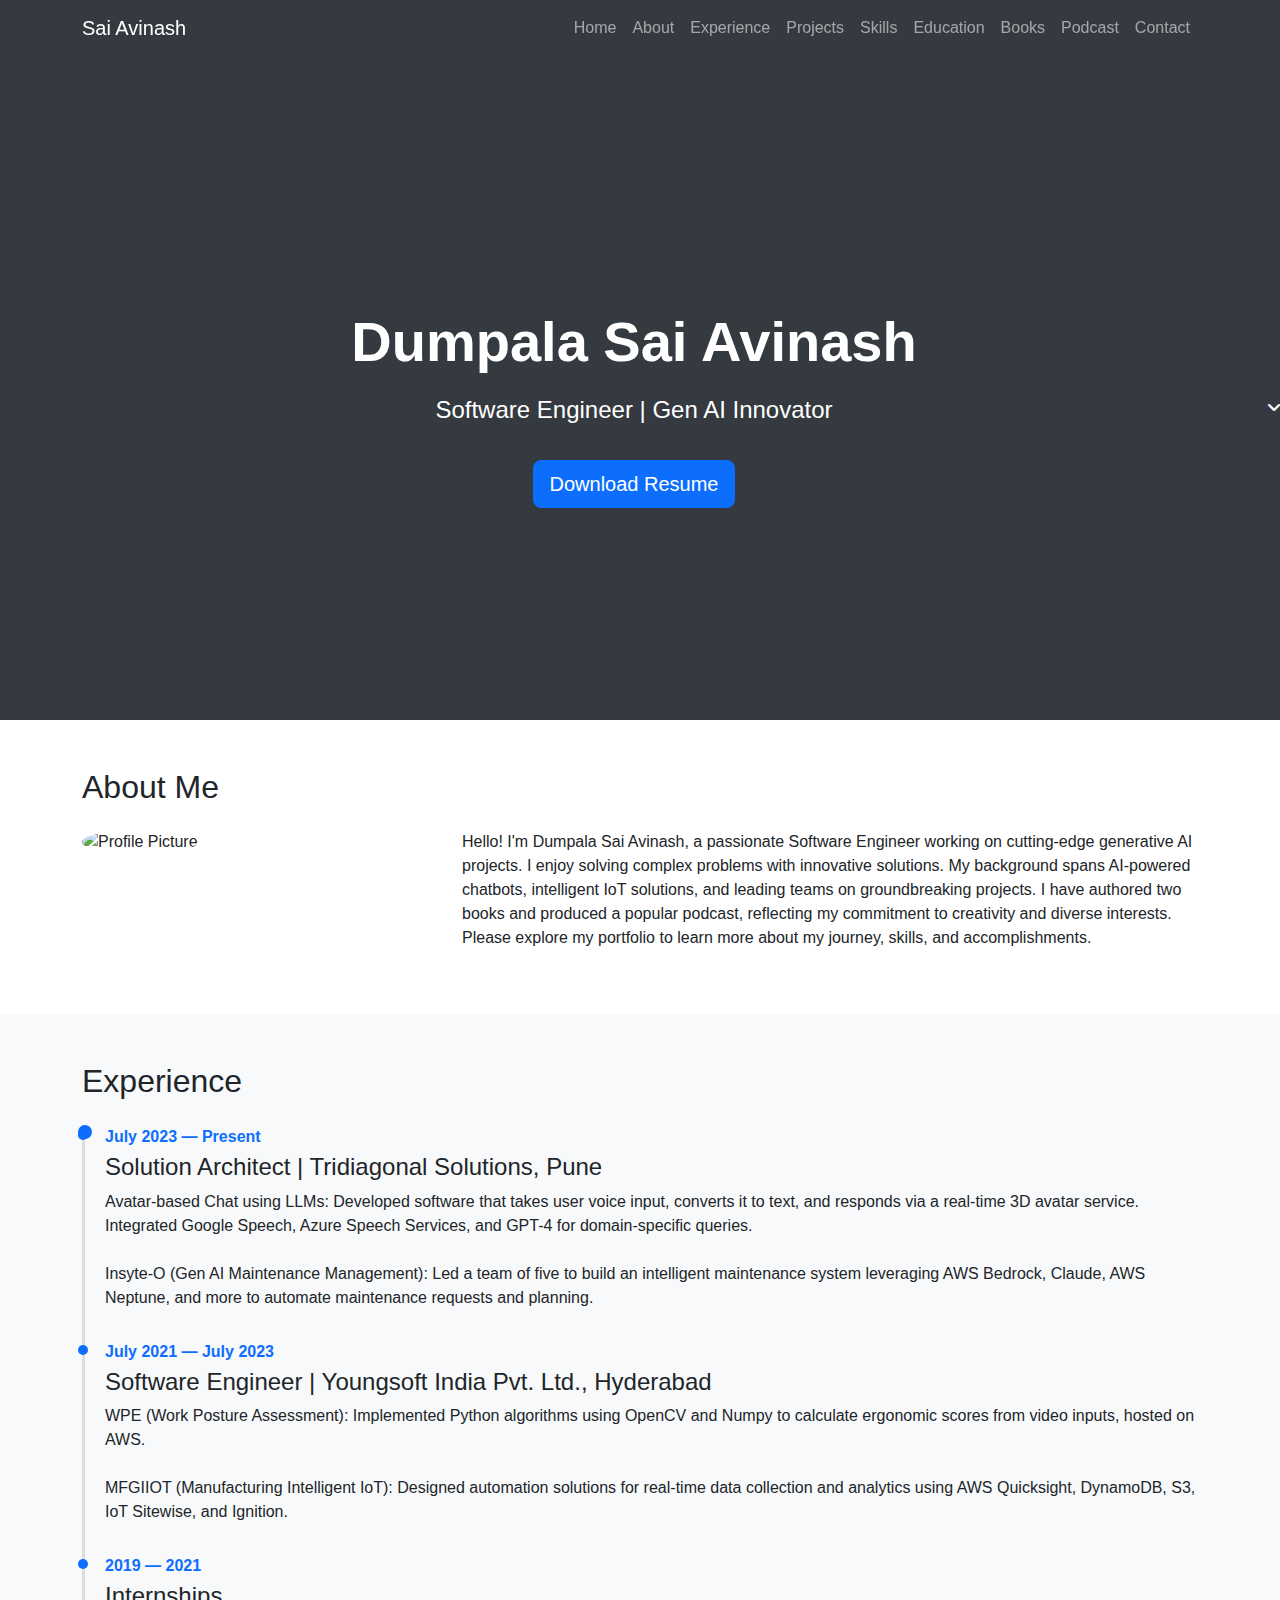
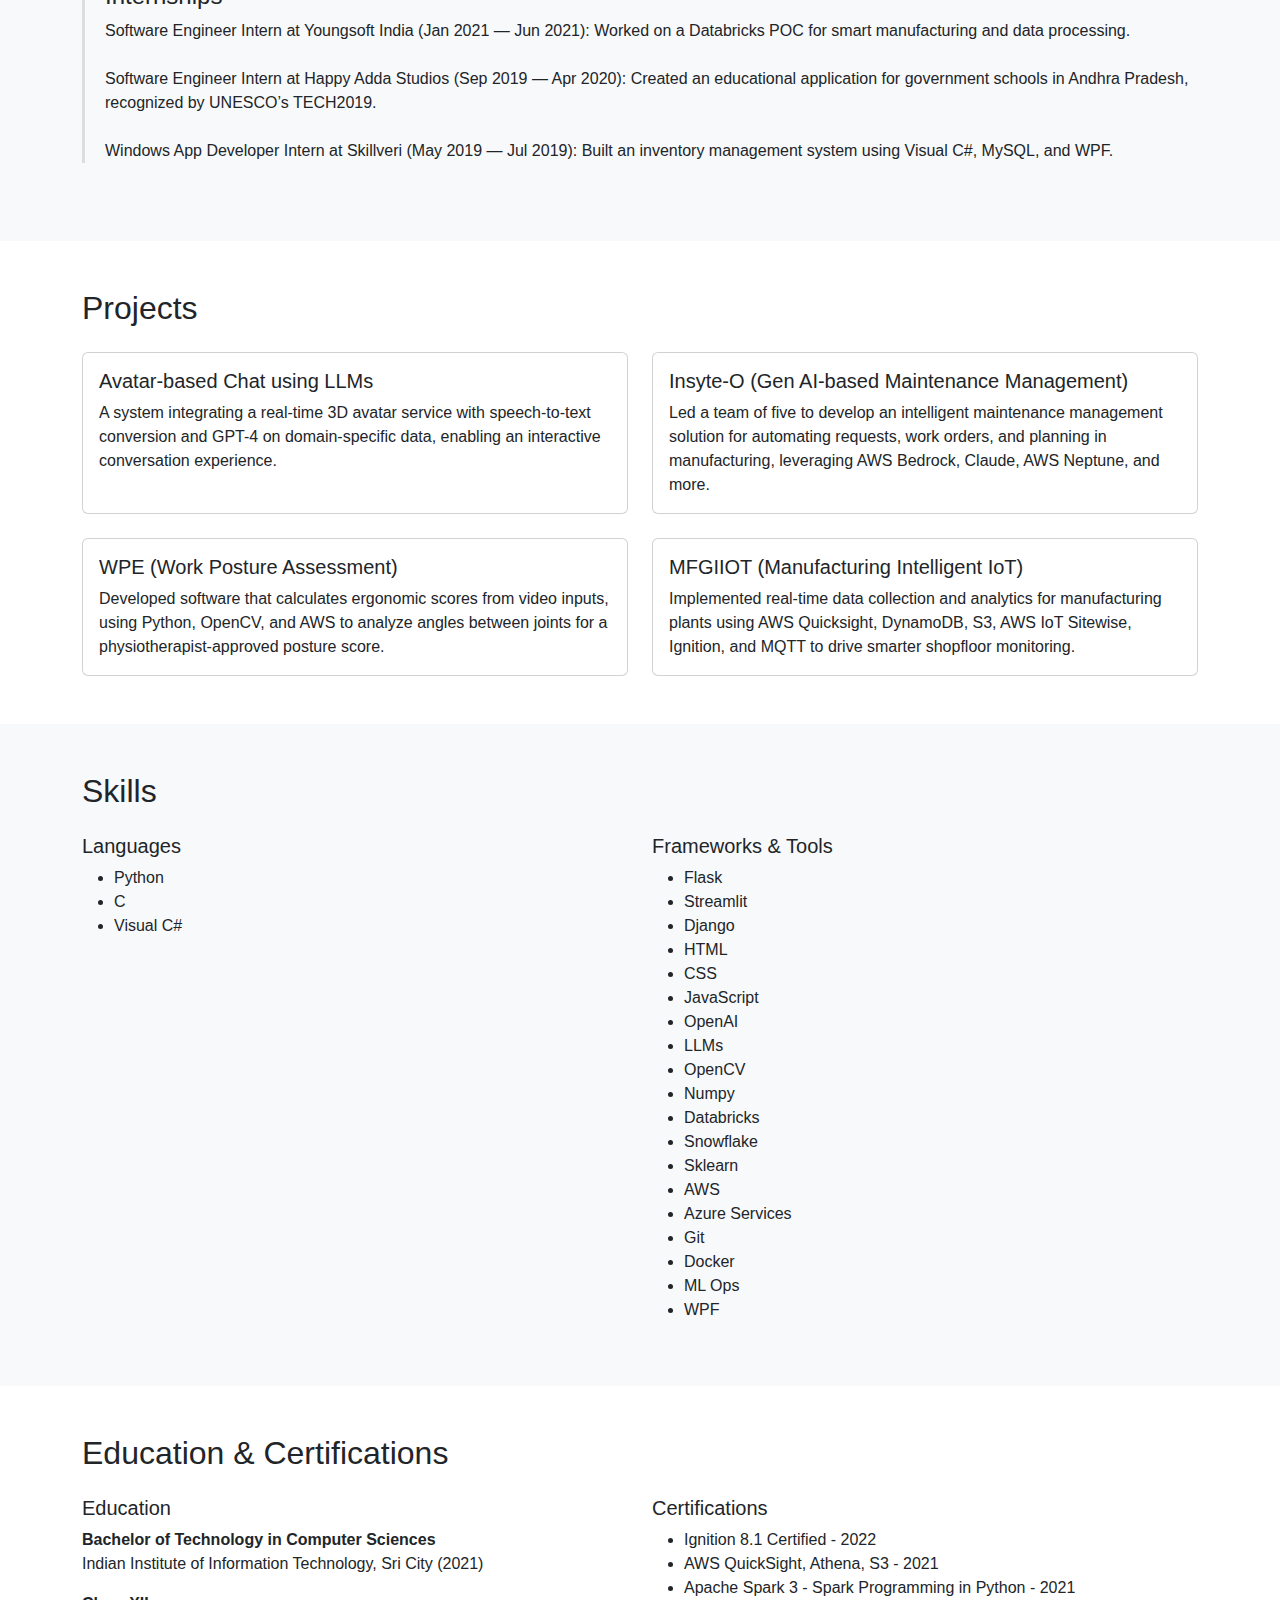
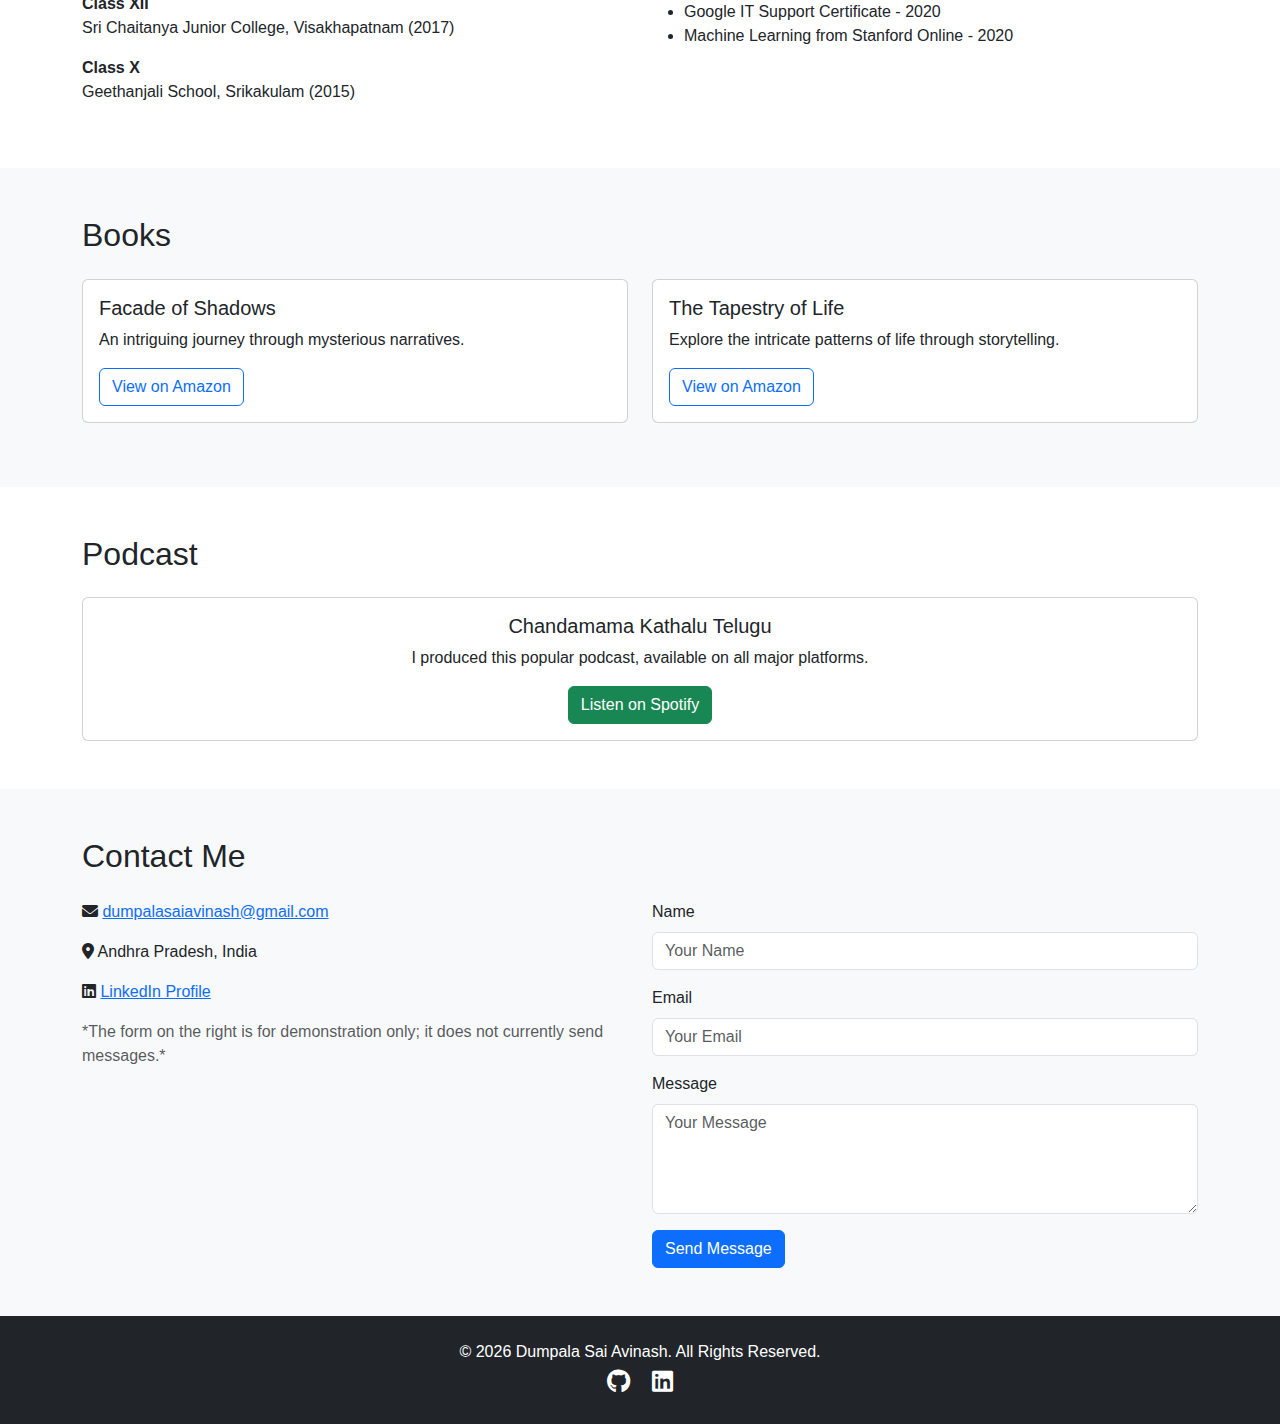
==== commit 54a51004: "added config" ====
--- a/index.html
+++ b/index.html
@@ -3,7 +3,7 @@
   <head>
     <meta charset="UTF-8" />
     <meta name="viewport" content="width=device-width, initial-scale=1.0" />
-    <title>Dumpala Sai Avinash | Portfolio</title>
+    <title>Portfolio</title>
     <!-- Bootstrap CSS -->
     <link
       href="https://cdn.jsdelivr.net/npm/bootstrap@5.3.0/dist/css/bootstrap.min.css"
@@ -18,10 +18,10 @@
     <link rel="stylesheet" href="styles.css" />
   </head>
   <body>
-    <!-- Navigation -->
-    <nav class="navbar navbar-expand-lg navbar-dark bg-dark fixed-top">
-      <div class="container">
-        <a class="navbar-brand" href="#">Sai Avinash</a>
+    <!-- Modernized Header (Navbar) -->
+    <nav class="navbar navbar-expand-lg navbar-dark fixed-top modern-header">
+      <div class="container">
+        <a class="navbar-brand" id="navbar-brand" href="#"></a>
         <button
           class="navbar-toggler"
           type="button"
@@ -31,47 +31,21 @@
           <span class="navbar-toggler-icon"></span>
         </button>
         <div class="collapse navbar-collapse" id="navbarNav">
-          <ul class="navbar-nav ms-auto">
-            <li class="nav-item"><a class="nav-link" href="#hero">Home</a></li>
-            <li class="nav-item"><a class="nav-link" href="#about">About</a></li>
-            <li class="nav-item">
-              <a class="nav-link" href="#experience">Experience</a>
-            </li>
-            <li class="nav-item">
-              <a class="nav-link" href="#projects">Projects</a>
-            </li>
-            <li class="nav-item"><a class="nav-link" href="#skills">Skills</a></li>
-            <li class="nav-item">
-              <a class="nav-link" href="#education">Education</a>
-            </li>
-            <li class="nav-item"><a class="nav-link" href="#books">Books</a></li>
-            <li class="nav-item">
-              <a class="nav-link" href="#podcast">Podcast</a>
-            </li>
-            <li class="nav-item">
-              <a class="nav-link" href="#contact">Contact</a>
-            </li>
-          </ul>
+          <ul class="navbar-nav ms-auto" id="navbar-links"></ul>
         </div>
       </div>
     </nav>
 
     <!-- Hero Section -->
-    <header
-      id="hero"
-      class="hero-section d-flex align-items-center justify-content-center"
-    >
-      <!-- Particles Background -->
+    <header id="Home" class="hero-section d-flex align-items-center justify-content-center">
       <div id="particles-js"></div>
-      <!-- Hero Content -->
       <div class="hero-content container text-center">
-        <h1 class="display-4">Dumpala Sai Avinash</h1>
-        <p class="lead">Software Engineer | Gen AI Innovator</p>
-        <a href="Sai Avinash.pdf" class="btn btn-primary btn-lg" download>
+        <h1 id="hero-name" class="display-4"></h1>
+        <p id="hero-role" class="lead"></p>
+        <a id="hero-resume" href="" class="btn btn-primary btn-lg" download>
           Download Resume
         </a>
       </div>
-      <!-- Scroll Indicator -->
       <div class="scroll-indicator">
         <i class="fa fa-angle-down"></i>
       </div>
@@ -80,7 +54,7 @@
     <!-- About Section -->
     <section id="about" class="py-5">
       <div class="container">
-        <h2 class="mb-4">About Me</h2>
+        <h2 id="about-heading" class="mb-4"></h2>
         <div class="row">
           <div class="col-md-4">
             <img
@@ -90,18 +64,7 @@
             />
           </div>
           <div class="col-md-8">
-            <p>
-              Hello! I'm Dumpala Sai Avinash, a passionate Software Engineer working
-              on cutting-edge generative AI projects. I enjoy solving complex
-              problems with innovative solutions. My background spans AI-powered
-              chatbots, intelligent IoT solutions, and leading teams on
-              groundbreaking projects.
-            </p>
-            <p>
-              I have authored two books and produced a popular podcast, reflecting
-              my commitment to creativity and diverse interests. Please explore my
-              portfolio to learn more about my journey, skills, and accomplishments.
-            </p>
+            <p id="about-content"></p>
           </div>
         </div>
       </div>
@@ -110,144 +73,31 @@
     <!-- Experience Section -->
     <section id="experience" class="py-5 bg-light">
       <div class="container">
-        <h2 class="mb-4">Experience</h2>
-        <div class="timeline">
-          <!-- Tridiagonal Solutions -->
-          <div class="timeline-item">
-            <span class="timeline-date">July 2023 — Present</span>
-            <h4>Solution Architect | Tridiagonal Solutions, Pune</h4>
-            <p>
-              <strong>Avatar-based Chat using LLMs:</strong> Developed software that takes
-              user voice input, converts it to text, and responds via a real-time 3D avatar
-              service. Integrated Google Speech, Azure Speech Services, and GPT-4 for
-              domain-specific queries.<br />
-              <strong>Insyte-O (Gen AI Maintenance Management):</strong> Led a team of five
-              to build an intelligent maintenance system leveraging AWS Bedrock, Claude,
-              AWS Neptune, and more to automate maintenance requests and planning.
-            </p>
-          </div>
-
-          <!-- Youngsoft India -->
-          <div class="timeline-item">
-            <span class="timeline-date">July 2021 — July 2023</span>
-            <h4>Software Engineer | Youngsoft India Pvt. Ltd., Hyderabad</h4>
-            <p>
-              <strong>WPE (Work Posture Assessment):</strong> Implemented Python algorithms
-              using OpenCV and Numpy to calculate ergonomic scores from video inputs,
-              hosted on AWS.<br />
-              <strong>MFGIIOT (Manufacturing Intelligent IoT):</strong> Designed automation
-              solutions for real-time data collection and analytics using AWS Quicksight,
-              DynamoDB, S3, IoT Sitewise, and Ignition.
-            </p>
-          </div>
-
-          <!-- Internships -->
-          <div class="timeline-item">
-            <span class="timeline-date">2019 — 2021</span>
-            <h4>Internships</h4>
-            <p>
-              <strong>Software Engineer Intern | Youngsoft India (Jan 2021 — Jun 2021):</strong>
-              Worked on a Databricks POC for smart manufacturing and data processing.<br />
-              <strong>Software Engineer Intern | Happy Adda Studios (Sep 2019 — Apr 2020):</strong>
-              Created an educational application for government schools in Andhra Pradesh,
-              recognized by UNESCO’s TECH2019.<br />
-              <strong>Windows App Developer Intern | Skillveri (May 2019 — Jul 2019):</strong>
-              Built an inventory management system using Visual C#, MySQL, and WPF.
-            </p>
-          </div>
-        </div>
+        <h2 id="experience-heading" class="mb-4"></h2>
+        <div class="timeline" id="experience-container"></div>
       </div>
     </section>
 
     <!-- Projects Section -->
     <section id="projects" class="py-5">
       <div class="container">
-        <h2 class="mb-4">Projects</h2>
-        <div class="row row-cols-1 row-cols-md-2 g-4">
-          <!-- Avatar-based Chat -->
-          <div class="col">
-            <div class="card h-100">
-              <div class="card-body">
-                <h5 class="card-title">Avatar-based Chat using LLMs</h5>
-                <p class="card-text">
-                  A system integrating a real-time 3D avatar service with speech-to-text
-                  conversion and GPT-4 on domain-specific data, enabling an interactive
-                  conversation experience.
-                </p>
-              </div>
-            </div>
-          </div>
-          <!-- Insyte-O -->
-          <div class="col">
-            <div class="card h-100">
-              <div class="card-body">
-                <h5 class="card-title">
-                  Insyte-O (Gen AI-based Maintenance Management)
-                </h5>
-                <p class="card-text">
-                  Led a team of five to develop an intelligent maintenance management
-                  solution for automating requests, work orders, and planning in
-                  manufacturing, leveraging AWS Bedrock, Claude, AWS Neptune, and more.
-                </p>
-              </div>
-            </div>
-          </div>
-          <!-- WPE -->
-          <div class="col">
-            <div class="card h-100">
-              <div class="card-body">
-                <h5 class="card-title">WPE (Work Posture Assessment)</h5>
-                <p class="card-text">
-                  Developed software that calculates ergonomic scores from video inputs,
-                  using Python, OpenCV, and AWS to analyze angles between joints for a
-                  physiotherapist-approved posture score.
-                </p>
-              </div>
-            </div>
-          </div>
-          <!-- MFGIIOT -->
-          <div class="col">
-            <div class="card h-100">
-              <div class="card-body">
-                <h5 class="card-title">MFGIIOT (Manufacturing Intelligent IoT)</h5>
-                <p class="card-text">
-                  Implemented real-time data collection and analytics for manufacturing
-                  plants using AWS Quicksight, DynamoDB, S3, AWS IoT Sitewise, Ignition,
-                  and MQTT to drive smarter shopfloor monitoring.
-                </p>
-              </div>
-            </div>
-          </div>
-        </div>
+        <h2 id="projects-heading" class="mb-4"></h2>
+        <div class="row row-cols-1 row-cols-md-2 g-4" id="projects-container"></div>
       </div>
     </section>
 
     <!-- Skills Section -->
     <section id="skills" class="py-5 bg-light">
       <div class="container">
-        <h2 class="mb-4">Skills</h2>
+        <h2 id="skills-heading" class="mb-4"></h2>
         <div class="row">
           <div class="col-md-6">
             <h5>Languages</h5>
-            <ul>
-              <li>Python</li>
-              <li>C</li>
-              <li>Visual C#</li>
-            </ul>
+            <ul id="skills-languages"></ul>
           </div>
           <div class="col-md-6">
             <h5>Frameworks & Tools</h5>
-            <ul>
-              <li>Flask, Streamlit, Django</li>
-              <li>HTML, CSS, JavaScript</li>
-              <li>OpenAI, LLMs, OpenCV, Numpy</li>
-              <li>Databricks, Snowflake, Sklearn</li>
-              <li>
-                AWS (Bedrock, EC2, Lambda, Quicksight, Glue, Athena, S3, IoT)
-              </li>
-              <li>Azure Services</li>
-              <li>Git, Docker, ML Ops, WPF</li>
-            </ul>
+            <ul id="skills-tools"></ul>
           </div>
         </div>
       </div>
@@ -256,34 +106,15 @@
     <!-- Education & Certifications Section -->
     <section id="education" class="py-5">
       <div class="container">
-        <h2 class="mb-4">Education & Certifications</h2>
+        <h2 id="education-heading" class="mb-4"></h2>
         <div class="row">
           <div class="col-md-6">
             <h5>Education</h5>
-            <p>
-              <strong>Bachelor of Technology in Computer Sciences</strong><br />
-              Indian Institute of Information Technology, Sri City (2021)
-            </p>
-            <p>
-              <strong>Class XII</strong><br />
-              Sri Chaitanya Junior College, Visakhapatnam (2017)
-            </p>
-            <p>
-              <strong>Class X</strong><br />
-              Geethanjali School, Srikakulam (2015)
-            </p>
+            <div id="education-education"></div>
           </div>
           <div class="col-md-6">
             <h5>Certifications</h5>
-            <ul>
-              <li>Ignition 8.1 Certified - 2022</li>
-              <li>AWS QuickSight, Athena, S3 - 2021</li>
-              <li>
-                Apache Spark 3 - Spark Programming in Python - 2021
-              </li>
-              <li>Google IT Support Certificate - 2020</li>
-              <li>Machine Learning from Stanford Online - 2020</li>
-            </ul>
+            <ul id="education-certifications"></ul>
           </div>
         </div>
       </div>
@@ -292,60 +123,22 @@
     <!-- Books Section -->
     <section id="books" class="py-5 bg-light">
       <div class="container">
-        <h2 class="mb-4">Books</h2>
-        <div class="row">
-          <div class="col-md-6">
-            <div class="card mb-3">
-              <div class="card-body">
-                <h5 class="card-title">Facade of Shadows</h5>
-                <p class="card-text">
-                  An intriguing journey through mysterious narratives.
-                </p>
-                <a
-                  href="https://amzn.in/d/abftMCV"
-                  class="btn btn-outline-primary"
-                  target="_blank"
-                  >View on Amazon</a
-                >
-              </div>
-            </div>
-          </div>
-          <div class="col-md-6">
-            <div class="card mb-3">
-              <div class="card-body">
-                <h5 class="card-title">The Tapestry of Life</h5>
-                <p class="card-text">
-                  Explore the intricate patterns of life through storytelling.
-                </p>
-                <a
-                  href="https://amzn.in/d/4WaZWIl"
-                  class="btn btn-outline-primary"
-                  target="_blank"
-                  >View on Amazon</a
-                >
-              </div>
-            </div>
-          </div>
-        </div>
+        <h2 id="books-heading" class="mb-4"></h2>
+        <div class="row" id="books-container"></div>
       </div>
     </section>
 
     <!-- Podcast Section -->
     <section id="podcast" class="py-5">
       <div class="container">
-        <h2 class="mb-4">Podcast</h2>
+        <h2 id="podcast-heading" class="mb-4"></h2>
         <div class="card">
           <div class="card-body text-center">
-            <h5 class="card-title">Chandamama Kathalu Telugu</h5>
-            <p class="card-text">
-              I produced this popular podcast, available on all major platforms.
-            </p>
-            <a
-              href="https://open.spotify.com/show/3msJFxPAowJuoBfxfaqXQj?si=4373b752cff545ef"
-              class="btn btn-success"
-              target="_blank"
-              >Listen on Spotify</a
-            >
+            <h5 id="podcast-title" class="card-title"></h5>
+            <p id="podcast-description" class="card-text"></p>
+            <a id="podcast-link" href="" class="btn btn-success" target="_blank">
+              Listen on Spotify
+            </a>
           </div>
         </div>
       </div>
@@ -354,33 +147,26 @@
     <!-- Contact Section -->
     <section id="contact" class="py-5 bg-light">
       <div class="container">
-        <h2 class="mb-4">Contact Me</h2>
+        <h2 id="contact-heading" class="mb-4"></h2>
         <div class="row">
           <div class="col-md-6">
             <p>
               <i class="fa-solid fa-envelope"></i>
-              <a href="mailto:dumpalasaiavinash@gmail.com"
-                >dumpalasaiavinash@gmail.com</a
-              >
+              <a id="contact-email" href=""></a>
             </p>
             <p>
-              <i class="fa-solid fa-location-dot"></i> Andhra Pradesh, India
+              <i class="fa-solid fa-location-dot"></i>
+              <span id="contact-location"></span>
             </p>
             <p>
               <i class="fa-brands fa-linkedin"></i>
-              <a
-                href="https://www.linkedin.com/in/dumpala-saiavinash/"
-                target="_blank"
-                >LinkedIn Profile</a
-              >
+              <a id="contact-linkedin" href="" target="_blank"></a>
             </p>
             <p class="text-muted">
-              *The form on the right is for demonstration only; it does not currently
-              send messages.*
+              *The form on the right is for demonstration only; it does not currently send messages.*
             </p>
           </div>
           <div class="col-md-6">
-            <!-- Form with AJAX implementation -->
             <form id="contactForm">
               <input
                 type="hidden"
@@ -424,7 +210,6 @@
                 Send Message
               </button>
             </form>
-            <!-- Success Message -->
             <div
               id="formResponse"
               style="display:none; color: green; font-weight: bold;"
@@ -469,19 +254,14 @@
     <footer class="py-4 bg-dark text-white text-center">
       <div class="container">
         <p class="mb-0">
-          &copy; 2025 Dumpala Sai Avinash. All Rights Reserved.
+          &copy; <span id="footer-year"></span> <span id="footer-name"></span>. All
+          Rights Reserved.
         </p>
         <div class="social-links">
-          <a
-            href="https://github.com/dumpalasaiavinash"
-            class="text-white me-2"
-            target="_blank"
+          <a id="footer-github" href="" class="text-white me-2" target="_blank"
             ><i class="fab fa-github"></i
           ></a>
-          <a
-            href="https://www.linkedin.com/in/dumpala-saiavinash/"
-            class="text-white"
-            target="_blank"
+          <a id="footer-linkedin" href="" class="text-white" target="_blank"
             ><i class="fab fa-linkedin"></i
           ></a>
         </div>
@@ -497,7 +277,7 @@
       particlesJS("particles-js", {
         particles: {
           number: {
-            value: 80,
+            value: 50,
             density: {
               enable: true,
               value_area: 800,
@@ -545,7 +325,7 @@
           },
           move: {
             enable: true,
-            speed: 6,
+            speed: 3,
             direction: "none",
             random: false,
             straight: false,
@@ -600,5 +380,210 @@
         retina_detect: true,
       });
     </script>
+    <!-- Header Scroll Transition Script -->
+    <script>
+      window.addEventListener("scroll", function () {
+        const header = document.querySelector(".modern-header");
+        if (window.scrollY > 50) {
+          header.classList.add("scrolled");
+        } else {
+          header.classList.remove("scrolled");
+        }
+      });
+    </script>
+    <!-- Config Loader Script -->
+    <script>
+      document.addEventListener("DOMContentLoaded", function () {
+        fetch("config.json")
+          .then((response) => response.json())
+          .then((config) => {
+            // Set document title
+            document.title = config.title || "Portfolio";
+
+            // Navbar
+            document.getElementById("navbar-brand").innerText =
+              config.navbar.brand;
+            const navbarLinks = document.getElementById("navbar-links");
+            navbarLinks.innerHTML = "";
+            config.navbar.links.forEach((link) => {
+              const li = document.createElement("li");
+              li.className = "nav-item";
+              const a = document.createElement("a");
+              a.className = "nav-link";
+              a.href = link.href;
+              a.innerText = link.text;
+              li.appendChild(a);
+              navbarLinks.appendChild(li);
+            });
+
+            // Hero Section
+            document.getElementById("hero-name").innerText =
+              config.hero.name;
+            document.getElementById("hero-role").innerText =
+              config.hero.role;
+            const heroResume = document.getElementById("hero-resume");
+            heroResume.href = config.hero.resume;
+            heroResume.setAttribute("download", config.hero.resume);
+
+            // About Section
+            document.getElementById("about-heading").innerText =
+              config.about.heading;
+            document.getElementById("about-content").innerText =
+              config.about.content;
+
+            // Experience Section
+            document.getElementById("experience-heading").innerText =
+              config.experience.heading;
+            const expContainer = document.getElementById("experience-container");
+            expContainer.innerHTML = "";
+            config.experience.items.forEach((item) => {
+              const div = document.createElement("div");
+              div.className = "timeline-item";
+              const dateSpan = document.createElement("span");
+              dateSpan.className = "timeline-date";
+              dateSpan.innerText = item.date;
+              const titleElem = document.createElement("h4");
+              titleElem.innerText = item.title;
+              const para = document.createElement("p");
+              para.innerHTML = item.description;
+              div.appendChild(dateSpan);
+              div.appendChild(titleElem);
+              div.appendChild(para);
+              expContainer.appendChild(div);
+            });
+
+            // Projects Section
+            document.getElementById("projects-heading").innerText =
+              config.projects.heading;
+            const projectsContainer =
+              document.getElementById("projects-container");
+            projectsContainer.innerHTML = "";
+            config.projects.items.forEach((item) => {
+              const colDiv = document.createElement("div");
+              colDiv.className = "col";
+              const cardDiv = document.createElement("div");
+              cardDiv.className = "card h-100";
+              const cardBody = document.createElement("div");
+              cardBody.className = "card-body";
+              const cardTitle = document.createElement("h5");
+              cardTitle.className = "card-title";
+              cardTitle.innerText = item.title;
+              const cardText = document.createElement("p");
+              cardText.className = "card-text";
+              cardText.innerText = item.description;
+              cardBody.appendChild(cardTitle);
+              cardBody.appendChild(cardText);
+              cardDiv.appendChild(cardBody);
+              colDiv.appendChild(cardDiv);
+              projectsContainer.appendChild(colDiv);
+            });
+
+            // Skills Section
+            document.getElementById("skills-heading").innerText =
+              config.skills.heading;
+            const skillsLanguages = document.getElementById("skills-languages");
+            skillsLanguages.innerHTML = "";
+            config.skills.languages.forEach((lang) => {
+              const li = document.createElement("li");
+              li.innerText = lang;
+              skillsLanguages.appendChild(li);
+            });
+            const skillsTools = document.getElementById("skills-tools");
+            skillsTools.innerHTML = "";
+            config.skills.tools.forEach((tool) => {
+              const li = document.createElement("li");
+              li.innerText = tool;
+              skillsTools.appendChild(li);
+            });
+
+            // Education Section
+            document.getElementById("education-heading").innerText =
+              config.education.heading;
+            const eduContainer =
+              document.getElementById("education-education");
+            eduContainer.innerHTML = "";
+            config.education.education.forEach((edu) => {
+              const p = document.createElement("p");
+              p.innerHTML = `<strong>${edu.degree}</strong><br />${edu.institution} (${edu.year})`;
+              eduContainer.appendChild(p);
+            });
+            const certList = document.getElementById("education-certifications");
+            certList.innerHTML = "";
+            config.education.certifications.forEach((cert) => {
+              const li = document.createElement("li");
+              li.innerText = cert;
+              certList.appendChild(li);
+            });
+
+            // Books Section
+            document.getElementById("books-heading").innerText =
+              config.books.heading;
+            const booksContainer =
+              document.getElementById("books-container");
+            booksContainer.innerHTML = "";
+            config.books.items.forEach((book) => {
+              const colDiv = document.createElement("div");
+              colDiv.className = "col-md-6";
+              const cardDiv = document.createElement("div");
+              cardDiv.className = "card mb-3";
+              const cardBody = document.createElement("div");
+              cardBody.className = "card-body";
+              const cardTitle = document.createElement("h5");
+              cardTitle.className = "card-title";
+              cardTitle.innerText = book.title;
+              const cardText = document.createElement("p");
+              cardText.className = "card-text";
+              cardText.innerText = book.description;
+              const bookLink = document.createElement("a");
+              bookLink.href = book.amazon;
+              bookLink.className = "btn btn-outline-primary";
+              bookLink.target = "_blank";
+              bookLink.innerText = "View on Amazon";
+              cardBody.appendChild(cardTitle);
+              cardBody.appendChild(cardText);
+              cardBody.appendChild(bookLink);
+              cardDiv.appendChild(cardBody);
+              colDiv.appendChild(cardDiv);
+              booksContainer.appendChild(colDiv);
+            });
+
+            // Podcast Section
+            document.getElementById("podcast-heading").innerText =
+              config.podcast.heading;
+            document.getElementById("podcast-title").innerText =
+              config.podcast.title;
+            document.getElementById("podcast-description").innerText =
+              config.podcast.description;
+            const podcastLink = document.getElementById("podcast-link");
+            podcastLink.href = config.podcast.spotify;
+
+            // Contact Section
+            document.getElementById("contact-heading").innerText =
+              config.contact.heading;
+            const contactEmail = document.getElementById("contact-email");
+            contactEmail.innerText = config.contact.email;
+            contactEmail.href = "mailto:" + config.contact.email;
+            document.getElementById("contact-location").innerText =
+              config.contact.location;
+            const contactLinkedin =
+              document.getElementById("contact-linkedin");
+            contactLinkedin.innerText = "LinkedIn Profile";
+            contactLinkedin.href = config.contact.linkedin;
+
+            // Footer
+            document.getElementById("footer-year").innerText =
+              new Date().getFullYear();
+            document.getElementById("footer-name").innerText =
+              config.hero.name;
+            const footerGithub =
+              document.getElementById("footer-github");
+            footerGithub.href = config.contact.github;
+            const footerLinkedin =
+              document.getElementById("footer-linkedin");
+            footerLinkedin.href = config.contact.linkedin;
+          })
+          .catch((error) => console.error("Error loading config:", error));
+      });
+    </script>
   </body>
 </html>
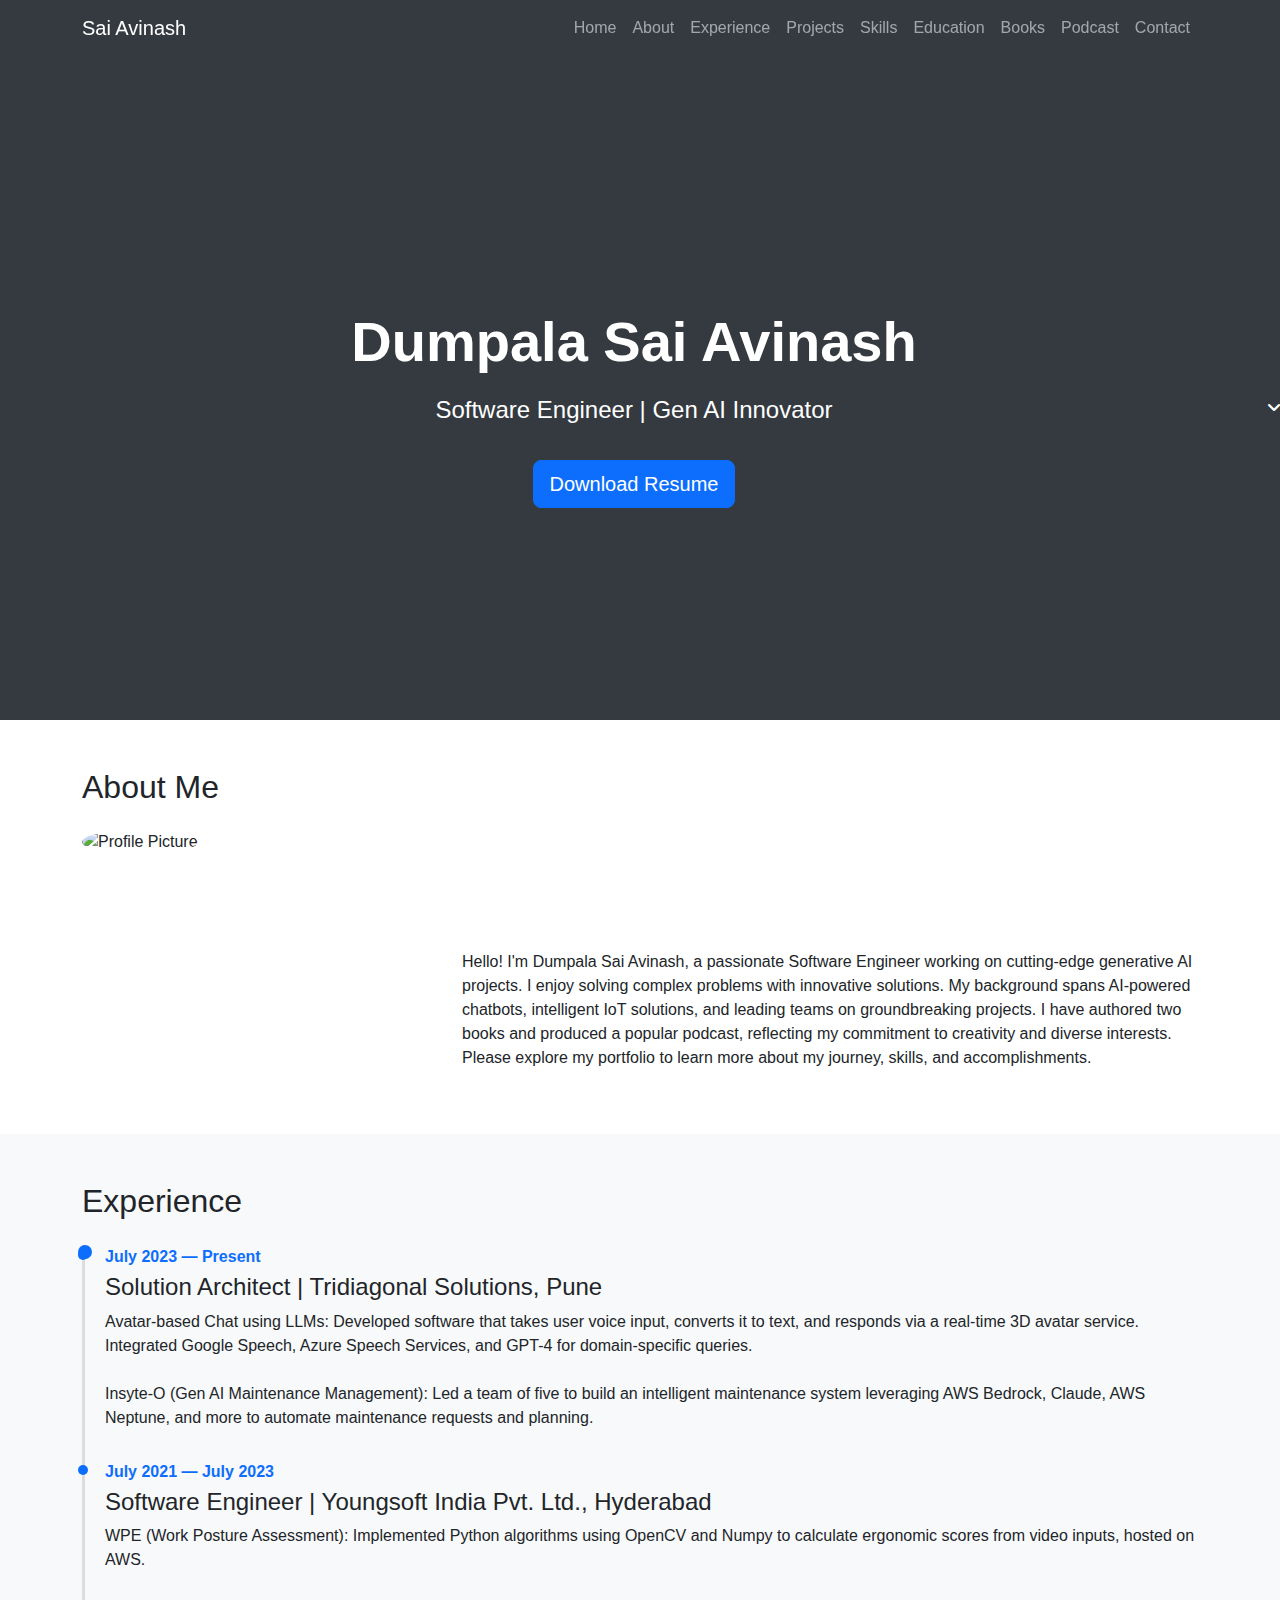
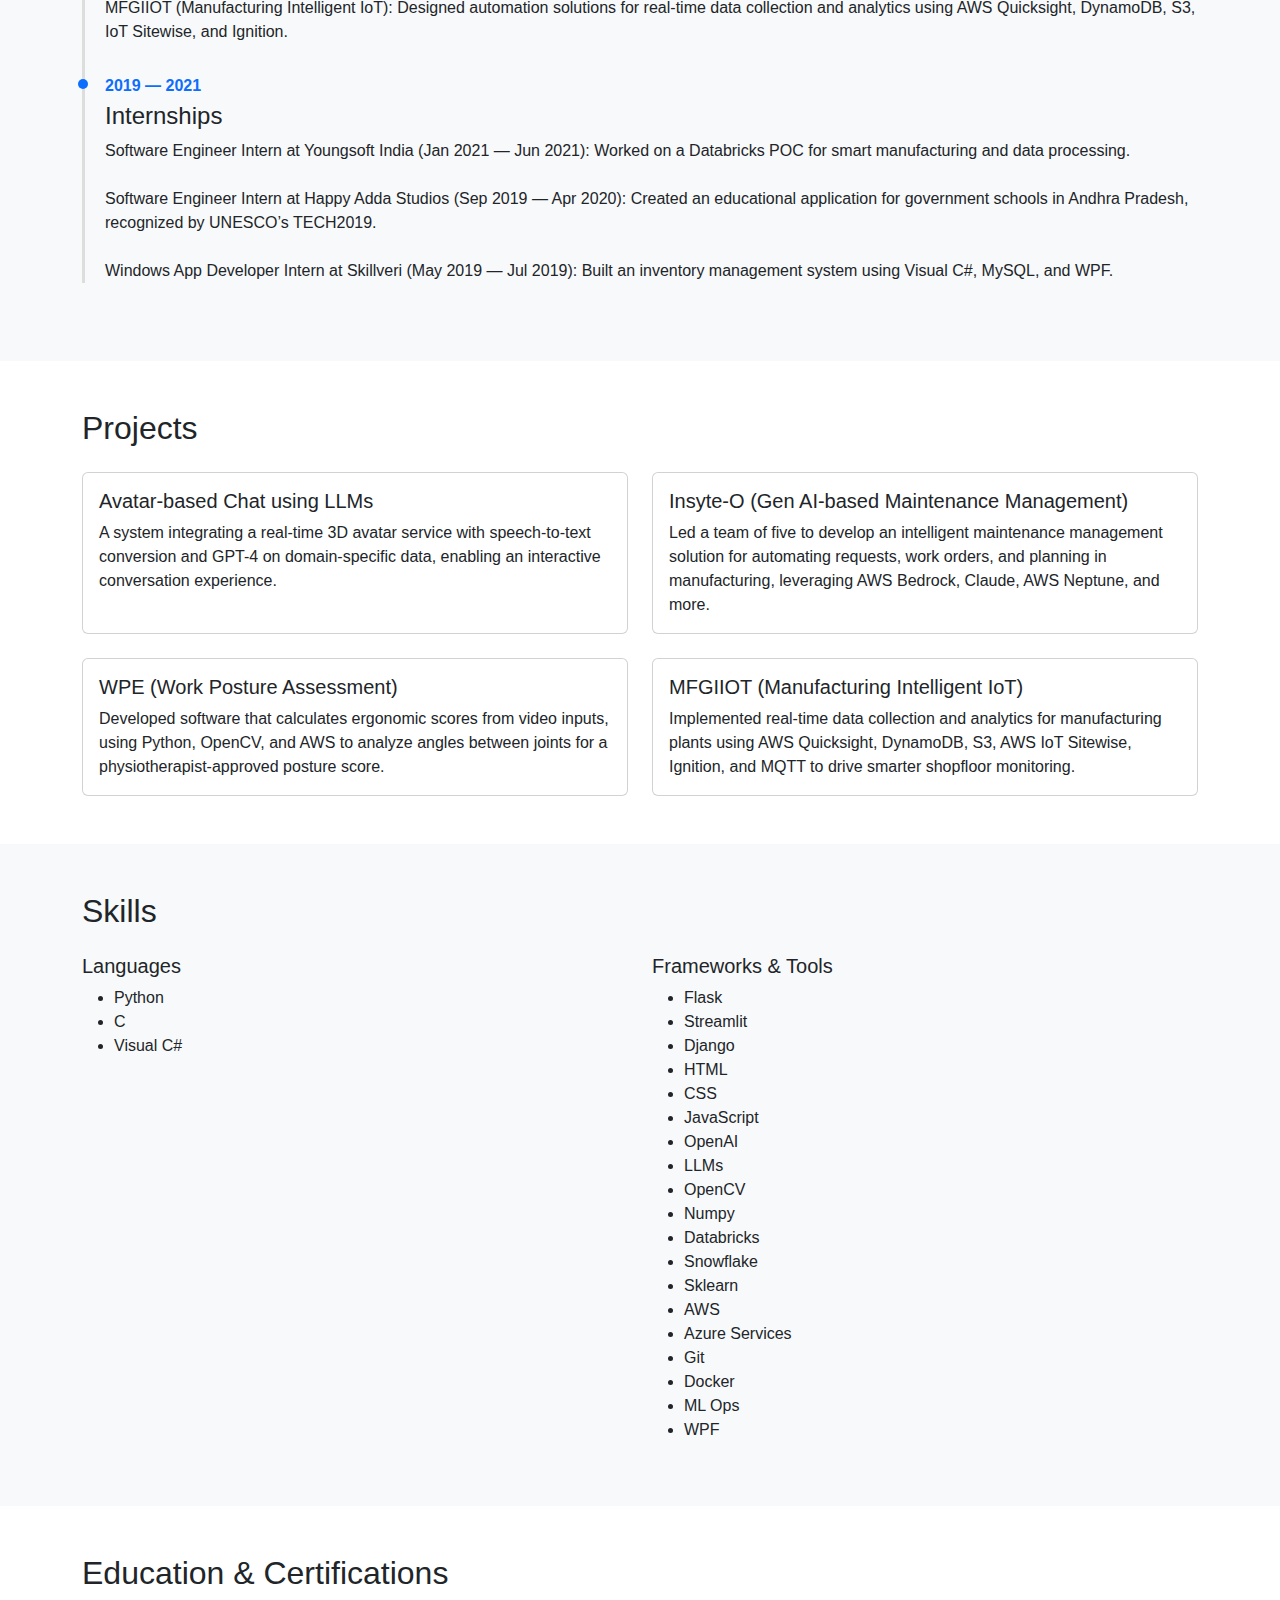
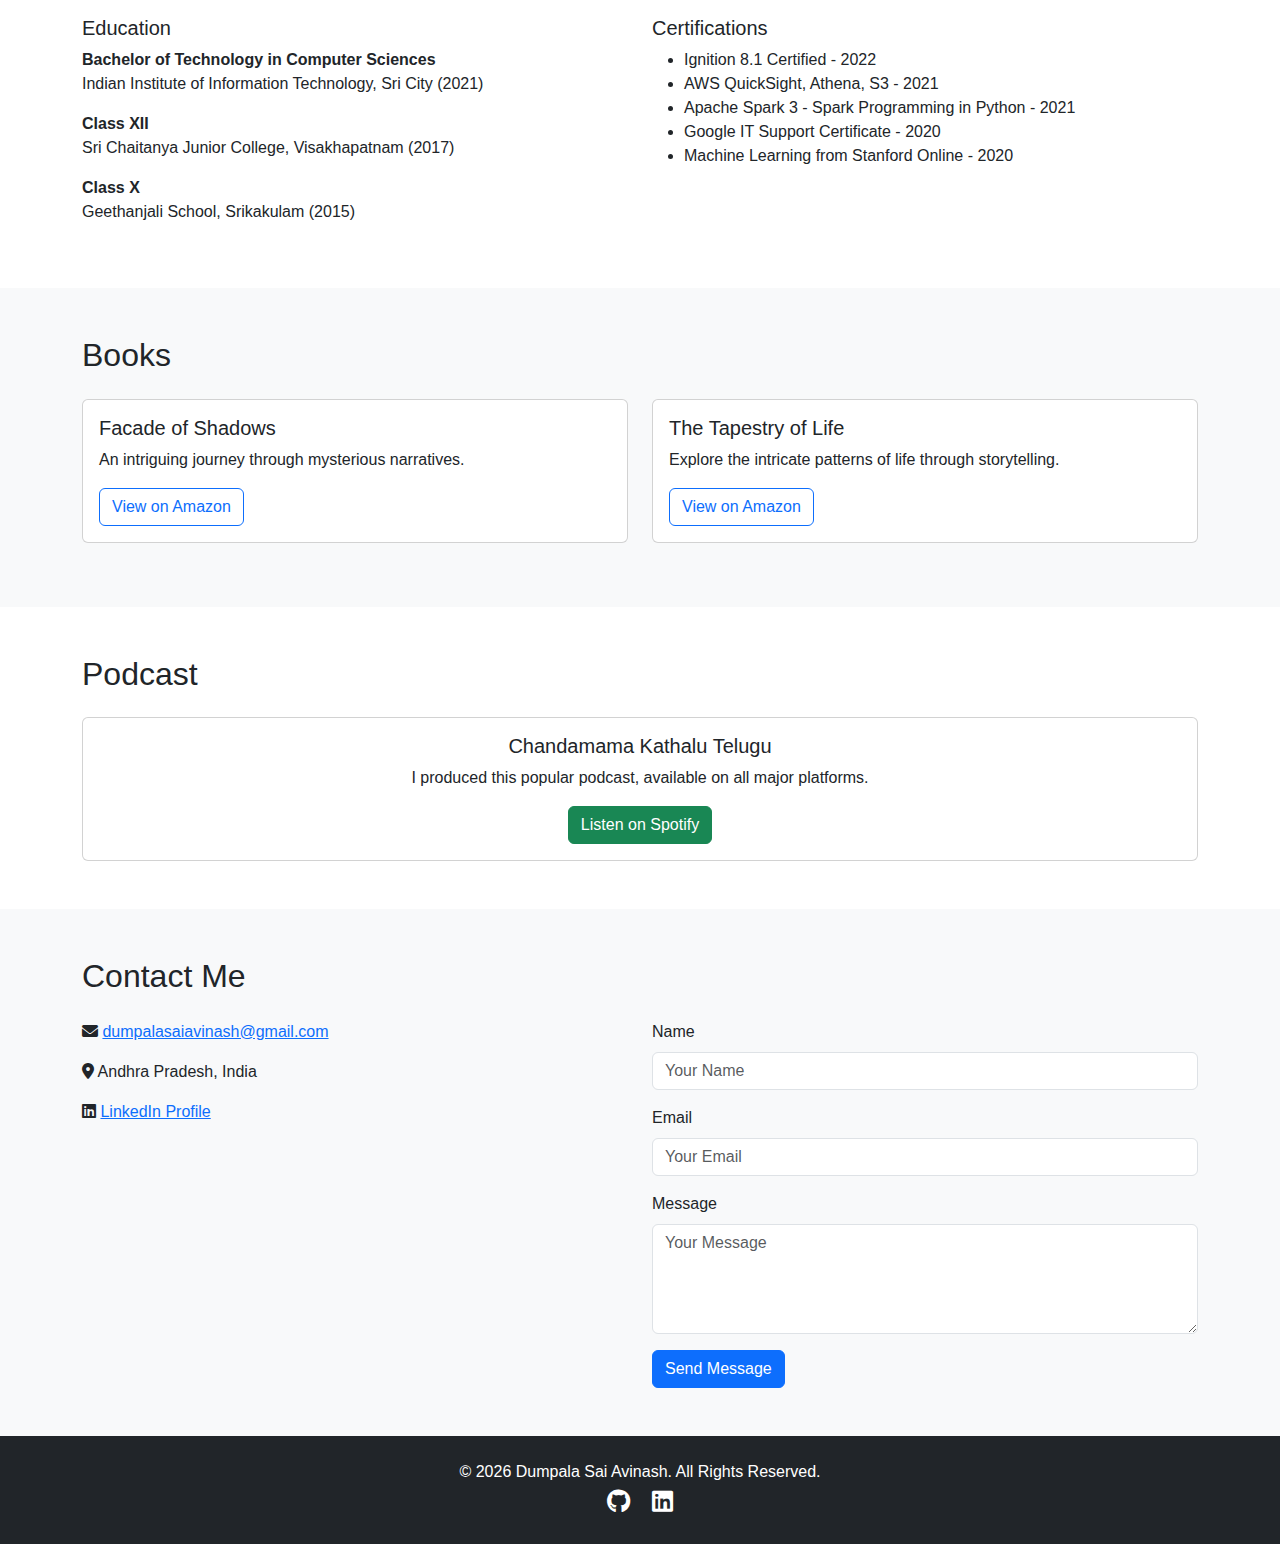
==== commit f1a51c92: "test title and title image" ====
--- a/index.html
+++ b/index.html
@@ -3,7 +3,8 @@
   <head>
     <meta charset="UTF-8" />
     <meta name="viewport" content="width=device-width, initial-scale=1.0" />
-    <title>Portfolio</title>
+    <title>Avinash</title>
+    <link rel="icon" type="image/png" href="profile.jpg">
     <!-- Bootstrap CSS -->
     <link
       href="https://cdn.jsdelivr.net/npm/bootstrap@5.3.0/dist/css/bootstrap.min.css"
@@ -64,6 +65,7 @@
             />
           </div>
           <div class="col-md-8">
+            <br><br><br><br><br>
             <p id="about-content"></p>
           </div>
         </div>
@@ -161,10 +163,7 @@
             <p>
               <i class="fa-brands fa-linkedin"></i>
               <a id="contact-linkedin" href="" target="_blank"></a>
-            </p>
-            <p class="text-muted">
-              *The form on the right is for demonstration only; it does not currently send messages.*
-            </p>
+            
           </div>
           <div class="col-md-6">
             <form id="contactForm">
@@ -488,13 +487,20 @@
               li.innerText = lang;
               skillsLanguages.appendChild(li);
             });
+            // Skills Section - Tools
             const skillsTools = document.getElementById("skills-tools");
             skillsTools.innerHTML = "";
-            config.skills.tools.forEach((tool) => {
+            config.skills.tools.forEach((toolGroup) => {
               const li = document.createElement("li");
-              li.innerText = tool;
+              if (Array.isArray(toolGroup)) {
+                li.innerText = toolGroup.join(", ");
+              } else {
+                li.innerText = toolGroup; // Fallback if it's already a string
+              }
               skillsTools.appendChild(li);
             });
+
+
 
             // Education Section
             document.getElementById("education-heading").innerText =
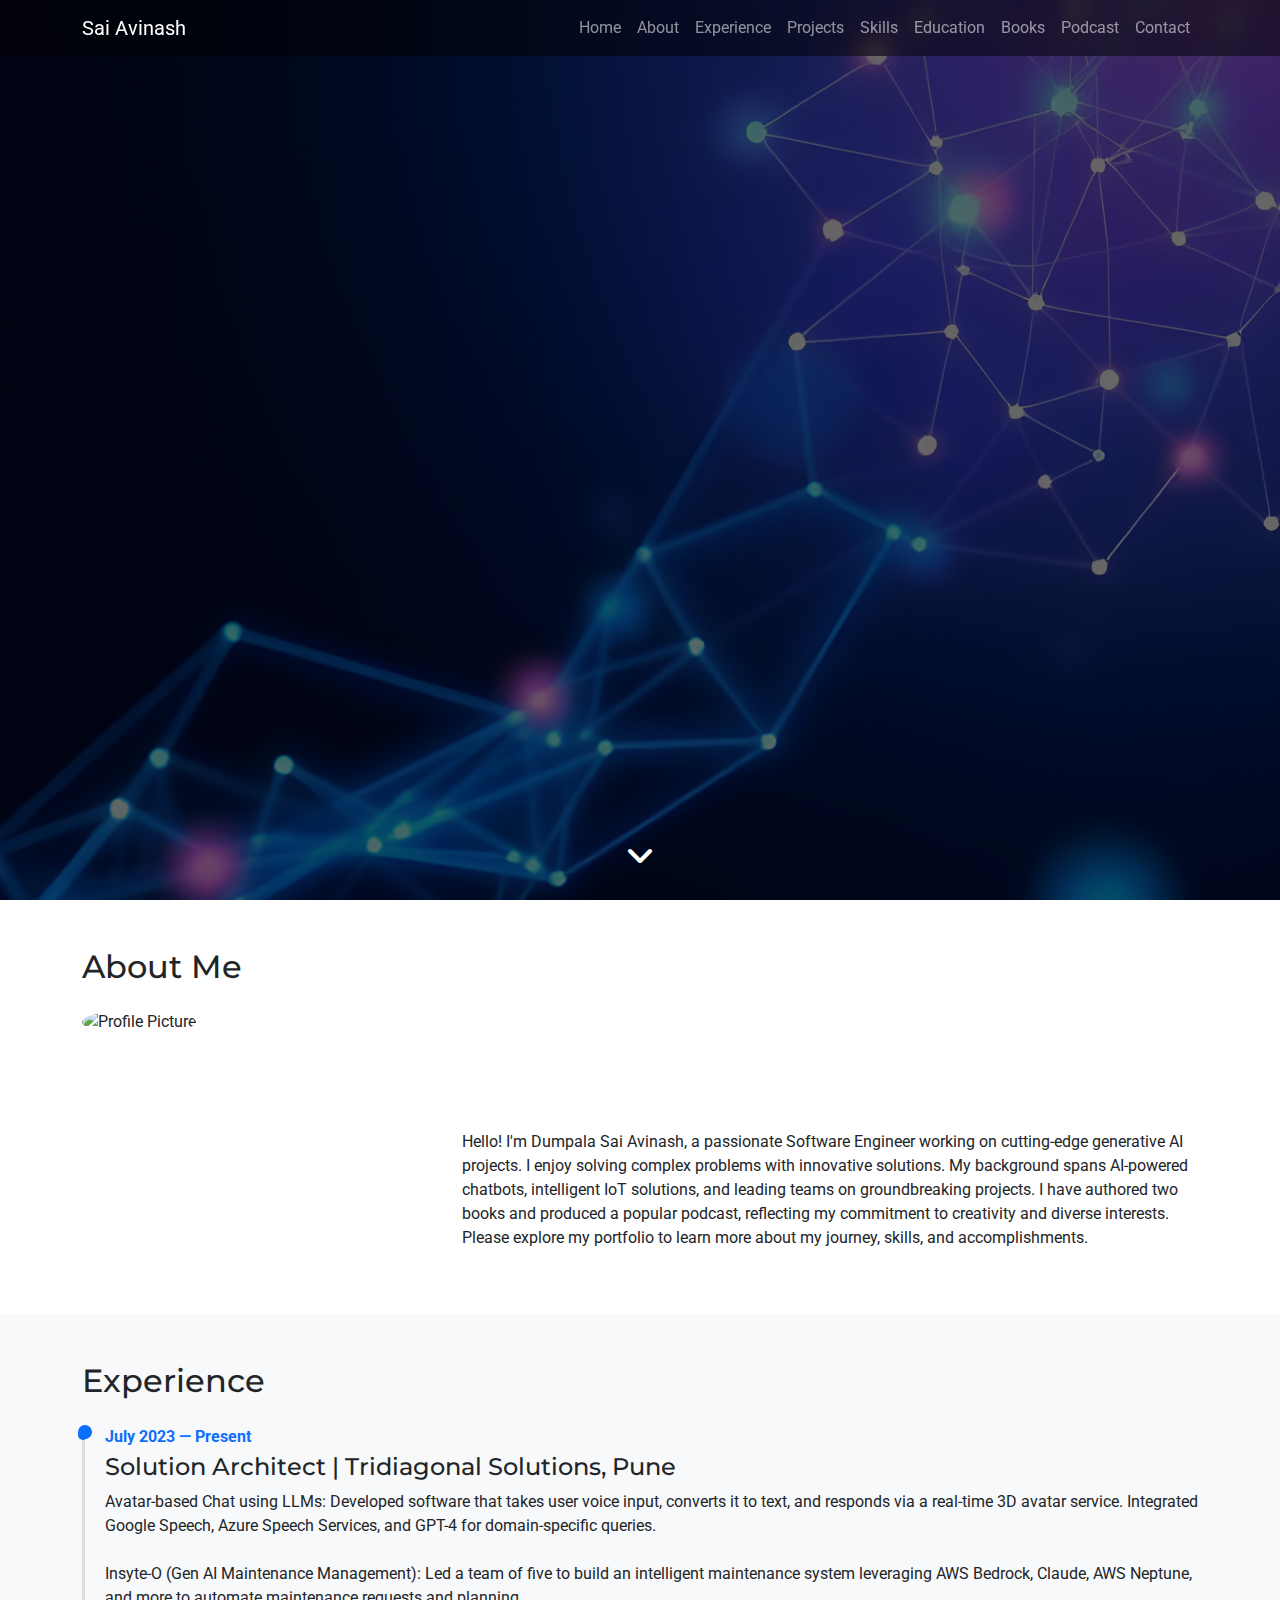
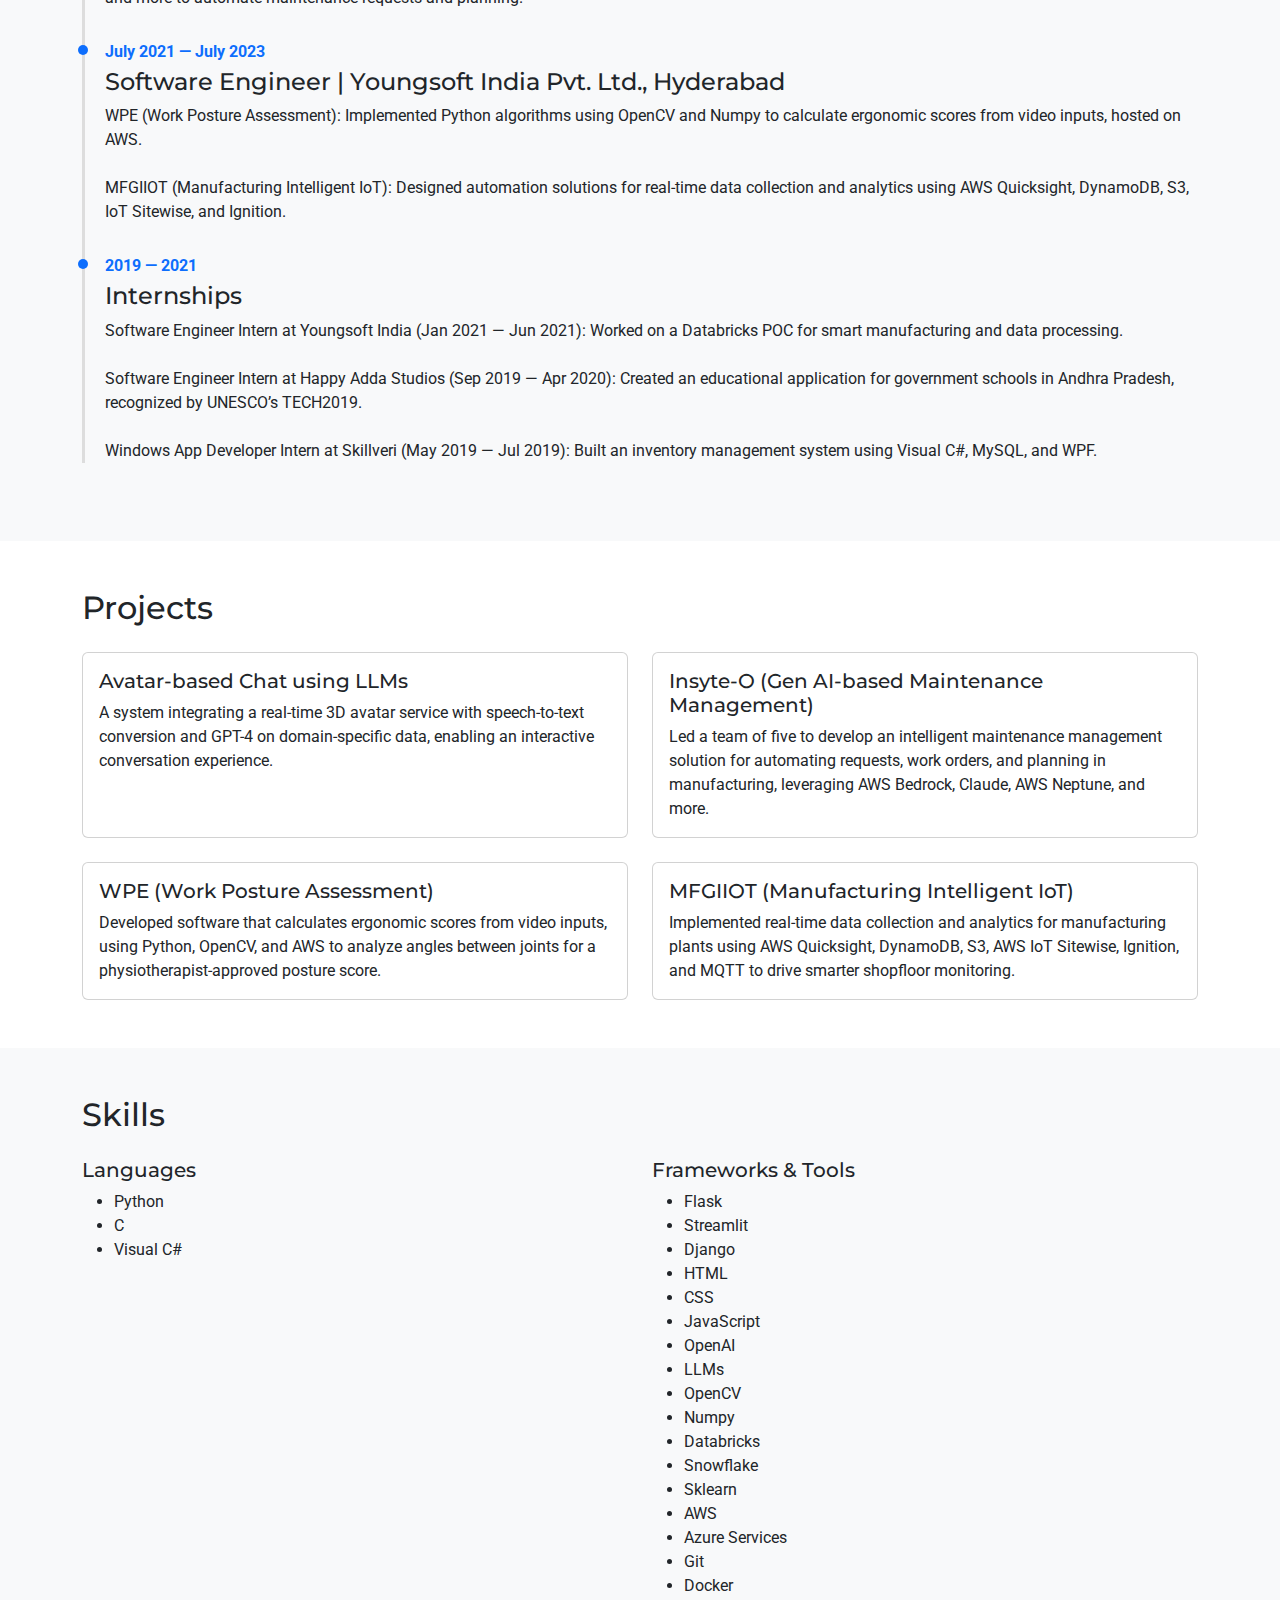
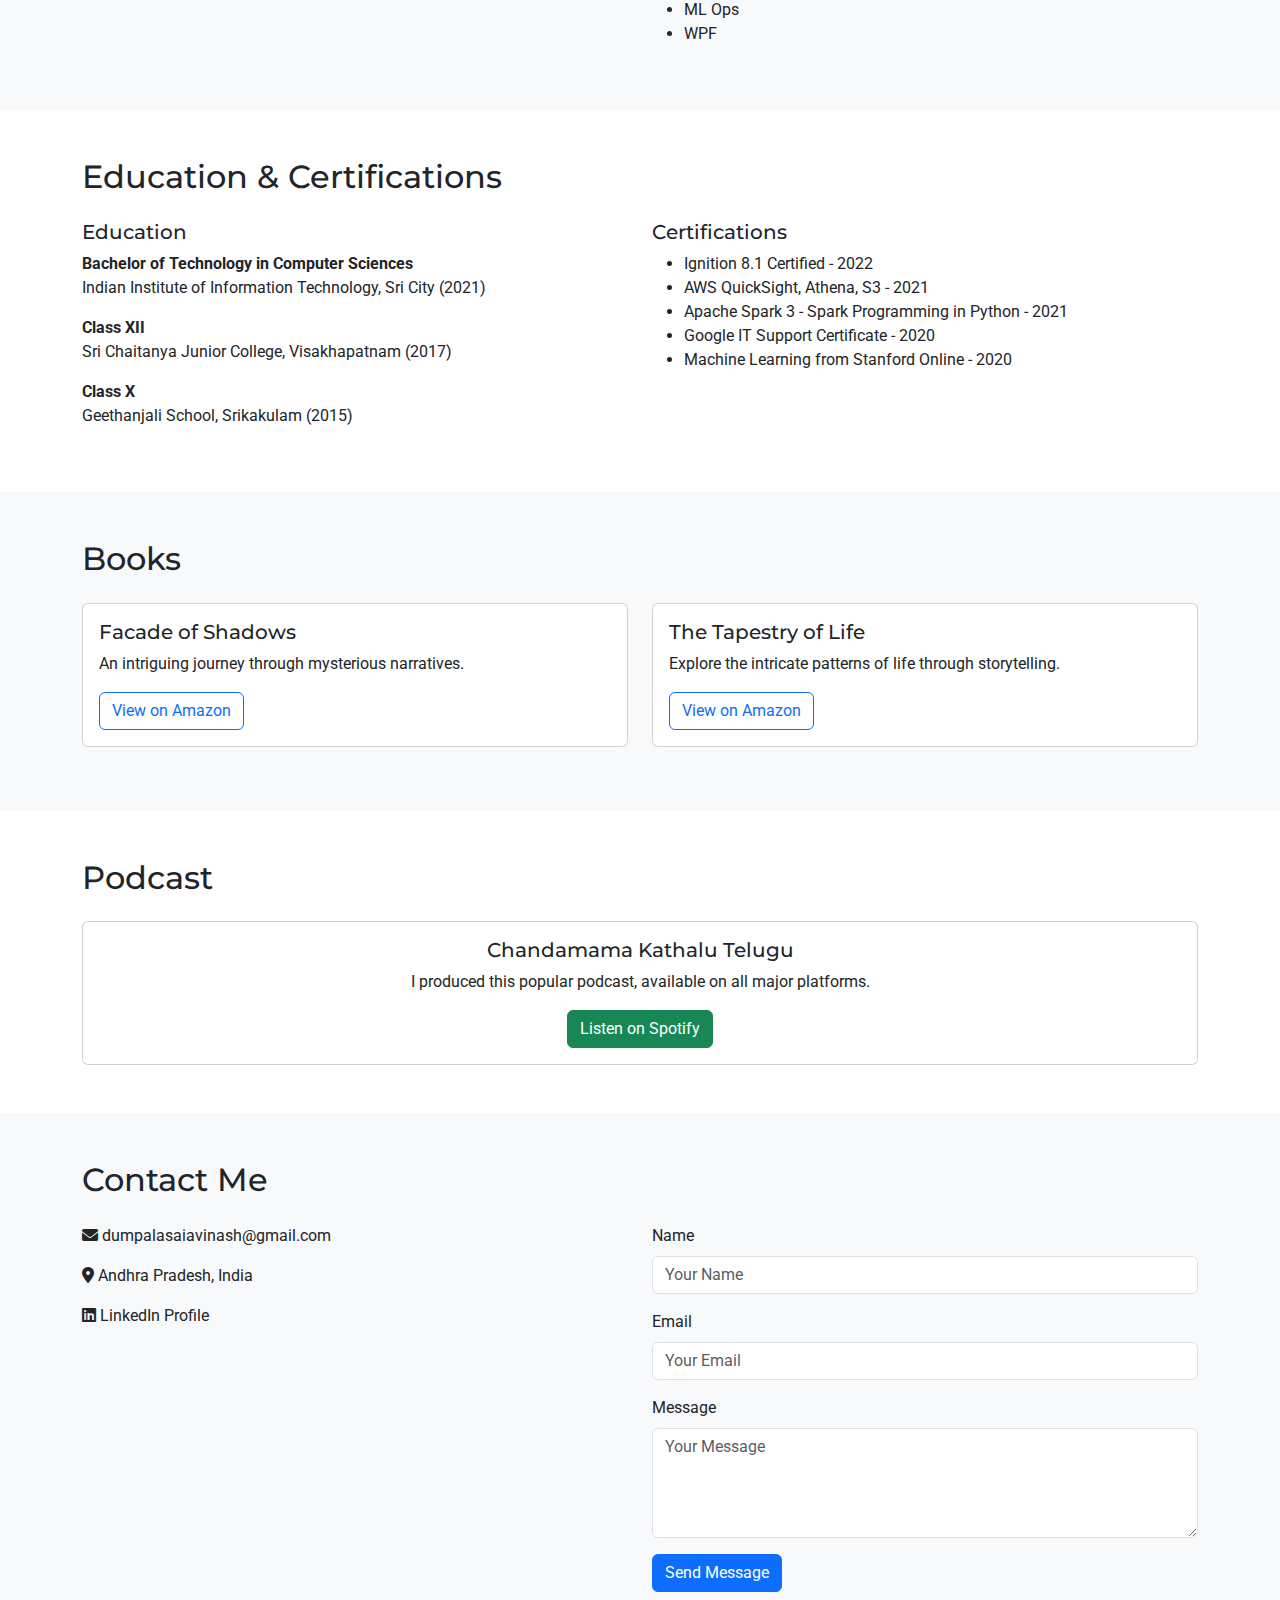
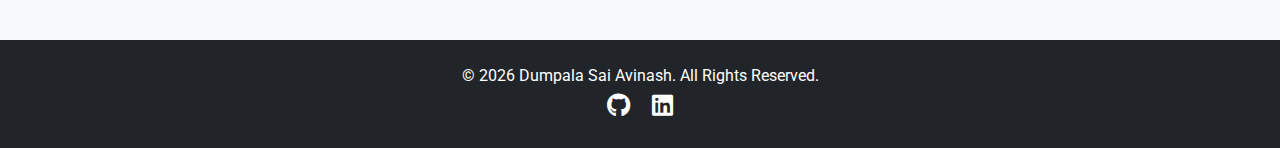
==== commit b0813459: "Update index.html" ====
--- a/index.html
+++ b/index.html
@@ -3,7 +3,7 @@
   <head>
     <meta charset="UTF-8" />
     <meta name="viewport" content="width=device-width, initial-scale=1.0" />
-    <title>Avinash</title>
+    <title>Portfolio</title>
     <link rel="icon" type="image/png" href="profile.jpg">
     <!-- Bootstrap CSS -->
     <link
@@ -17,6 +17,11 @@
     />
     <!-- Custom CSS -->
     <link rel="stylesheet" href="styles.css" />
+
+    <!-- Google Calendar Appointment Scheduling CSS & Script -->
+    <link href="https://calendar.google.com/calendar/scheduling-button-script.css" rel="stylesheet">
+    <script src="https://calendar.google.com/calendar/scheduling-button-script.js" async></script>
+
   </head>
   <body>
     <!-- Modernized Header (Navbar) -->
@@ -163,7 +168,11 @@
             <p>
               <i class="fa-brands fa-linkedin"></i>
               <a id="contact-linkedin" href="" target="_blank"></a>
-            
+            </p>
+             <!-- Calendar button will appear here -->
+            <div class="mt-4" id="calendar-button"></div>
+            <script id="calendar-script"></script>
+
           </div>
           <div class="col-md-6">
             <form id="contactForm">
@@ -576,6 +585,26 @@
             contactLinkedin.innerText = "LinkedIn Profile";
             contactLinkedin.href = config.contact.linkedin;
 
+            // (1) Check if we have a calendar link in config
+            if (config.contact.calendar) {
+              // (2) Put the necessary <script> content into the #calendar-script element
+              const calendarScript = document.getElementById("calendar-script");
+              calendarScript.textContent = `
+                (function() {
+                  window.addEventListener('load', function() {
+                    // "target" is our calendar-button <div>
+                    const target = document.getElementById('calendar-button');
+                    calendar.schedulingButton.load({
+                      url: '${config.contact.calendar}',
+                      color: '#0d6efd',
+                      label: 'Book an appointment',
+                      target: target
+                    });
+                  });
+                })();
+              `;
+            }
+
             // Footer
             document.getElementById("footer-year").innerText =
               new Date().getFullYear();
--- a/styles.css
+++ b/styles.css
@@ -1,37 +1,124 @@
+/* Global Styles */
+/* Import Google Fonts */
+@import url('https://fonts.googleapis.com/css2?family=Montserrat:wght@400;700&family=Roboto:wght@300;400;700&display=swap');
+
 /* Global Styles */
 body {
   scroll-behavior: smooth;
-  font-family: 'Segoe UI', Tahoma, Geneva, Verdana, sans-serif;
+  font-family: 'Roboto', sans-serif;
   margin: 0;
   padding: 0;
 }
 
-/* Navbar on top */
-.navbar {
+/* Headings */
+h1, h2, h3, h4, h5, h6 {
+  font-family: 'Montserrat', sans-serif;
+}
+
+/* Modernized Header (Navbar) */
+.modern-header {
+  background: rgba(0, 0, 0, 0.5);
+  backdrop-filter: blur(10px);
+  transition: background 1s ease, box-shadow 1s ease;
   z-index: 999;
 }
 
-/* Hero Section - simple dark background, no image */
+.modern-header.scrolled {
+  background: rgba(0, 0, 0, 0.9);
+  box-shadow: 0 2px 10px rgba(0, 0, 0, 0.3);
+}
+
+/* Hero Section */
 .hero-section {
-  background-color: #343a40; /* Dark background color */
+  position: relative;
+  /* Dynamic background with gradient overlay */
+  background: linear-gradient(
+      rgba(0, 0, 0, 0.6),
+      rgba(0, 0, 0, 0.6)
+    ),
+    url("background-image.jpg") no-repeat center center/cover;
+  min-height: 100vh;
   color: #fff;
-  min-height: 80vh;
-  padding-top: 6rem; /* Extra top padding to avoid overlap with navbar */
   display: flex;
   align-items: center;
   justify-content: center;
   text-align: center;
+  padding: 0 15px;
+}
+
+#particles-js {
+  position: absolute;
+  width: 100%;
+  height: 100%;
+  top: 0;
+  left: 0;
+  z-index: 1;
+}
+
+.hero-content {
+  position: relative;
+  z-index: 2;
+}
+
+/* Fade In Up Animations */
+.hero-section h1,
+.hero-section p.lead,
+.hero-section a.btn {
+  opacity: 0;
+  transform: translateY(20px);
+  animation: fadeInUp 1s forwards;
 }
 
 .hero-section h1 {
+  animation-delay: 0.3s;
   font-size: 3.5rem;
   font-weight: bold;
   margin-bottom: 1rem;
 }
 
 .hero-section p.lead {
+  animation-delay: 0.5s;
   font-size: 1.5rem;
   margin-bottom: 2rem;
+}
+
+.hero-section a.btn {
+  animation-delay: 0.7s;
+}
+
+@keyframes fadeInUp {
+  to {
+    opacity: 1;
+    transform: translateY(0);
+  }
+}
+
+/* Scroll Indicator */
+.scroll-indicator {
+  position: absolute;
+  bottom: 20px;
+  left: 50%;
+  transform: translateX(-50%);
+  font-size: 2rem;
+  animation: bounce 2s infinite;
+  color: #fff;
+  z-index: 2;
+}
+
+@keyframes bounce {
+  0%,
+  20%,
+  50%,
+  80%,
+  100% {
+    transform: translateX(-50%) translateY(0);
+  }
+  40% {
+    transform: translateX(-50%) translateY(-10px);
+  }
+  60% {
+    transform: translateX(-50%) translateY(-5px);
+  }
 }
 
 /* Section Spacing */
@@ -48,7 +135,7 @@
 }
 
 .timeline::before {
-  content: '';
+  content: "";
   position: absolute;
   left: -7px;
   top: 0;
@@ -64,7 +151,7 @@
 }
 
 .timeline-item::before {
-  content: '';
+  content: "";
   position: absolute;
   left: -27px;
   top: 5px;
@@ -81,6 +168,22 @@
   margin-bottom: 0.25rem;
 }
 
+/* Modern styling for contact links */
+#contact a {
+  color: inherit; /* Inherit the parent's text color */
+  text-decoration: none;
+  border-bottom: 2px solid transparent; /* Subtle bottom border */
+  transition: border-color 0.3s ease, color 0.3s ease;
+}
+
+#contact a:hover,
+#contact a:focus {
+  color: #5290ec; /* Slightly lighter shade on hover */
+  border-bottom-color: currentColor; /* Underline appears using the current text color */
+}
+
+
+
 /* Card Height */
 .card.h-100 {
   display: flex;
@@ -103,3 +206,23 @@
     font-size: 1.2rem;
   }
 }
+
+/* Override the Google Scheduling button to match Bootstrap's "btn-primary" style */
+.calendar-scheduling-button-container .calendar-scheduling-button {
+  /* Bootstrap primary button background/foreground */
+  background-color: #0d6efd !important; 
+  color: #fff !important;
+  
+  /* Adjust padding, border, radius, font, etc. as desired */
+  padding: 0.5rem 1rem !important;
+  border: none !important;
+  border-radius: 0.25rem !important;
+  font-family: inherit !important;
+  font-size: 1rem !important;
+  line-height: 1.5 !important;
+  cursor: pointer !important;
+}
+
+.calendar-scheduling-button-container .calendar-scheduling-button:hover {
+  background-color: #0b5ed7 !important; /* typical Bootstrap hover shade */
+}
